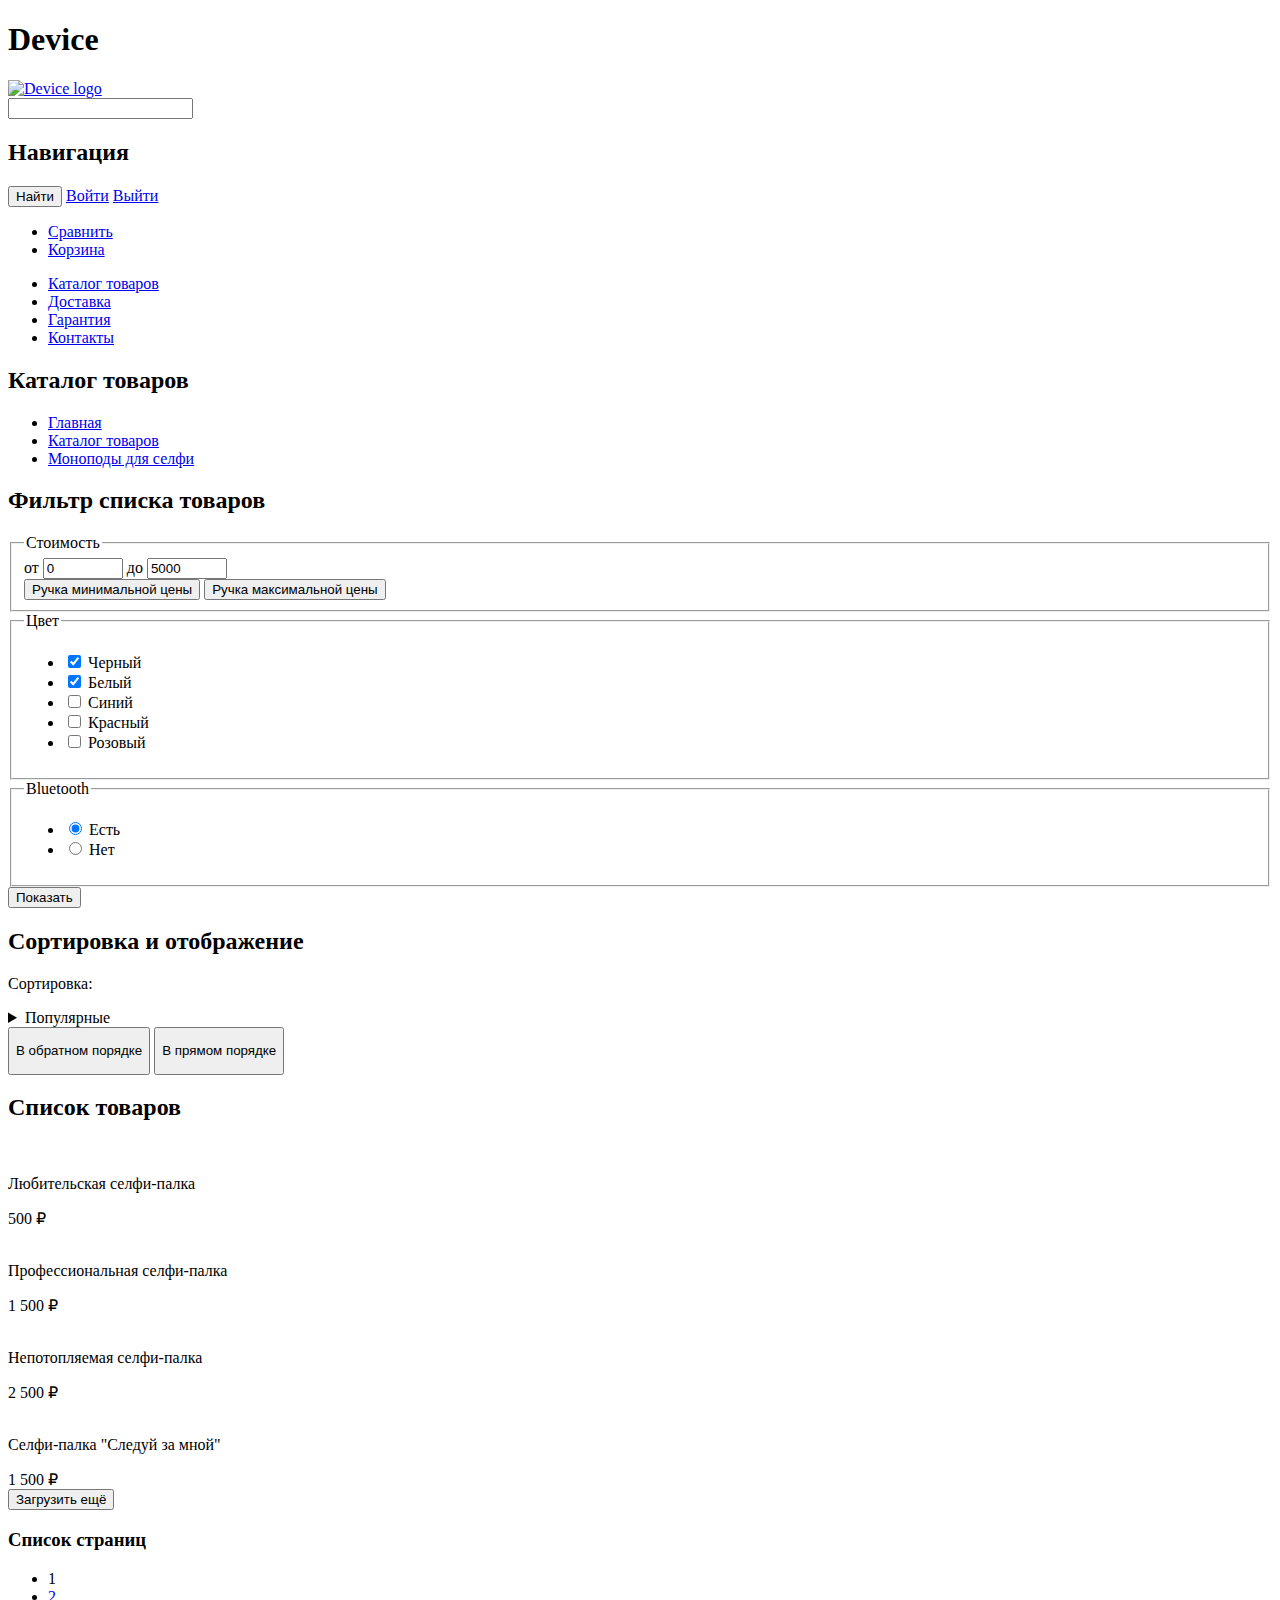
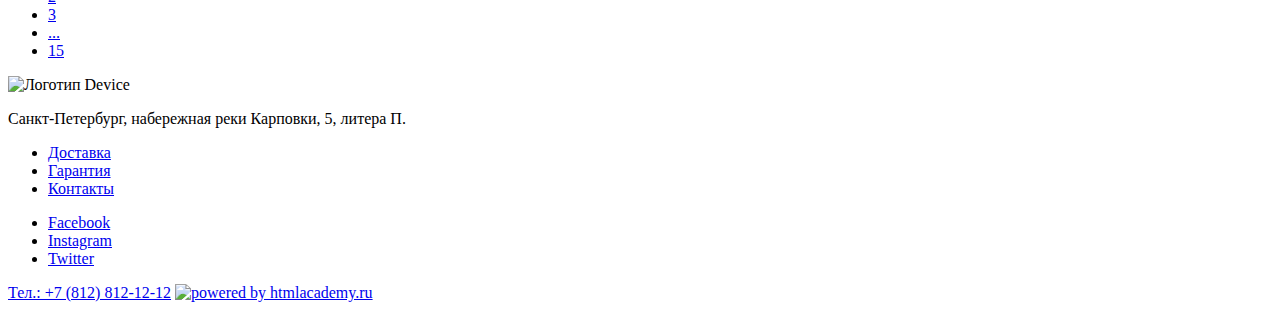
==== catalog.html @ c0e19e13 "yes." ====
<!DOCTYPE html>
<html lang="ru">
<head>
  <meta charset="UTF-8">
  <meta name="viewport" content="width=device-width, initial-scale=1.0">
  <title>Device - Каталог</title>
</head>
<body>
  <header class="page-header">
    <h1 class="visually-hidden">Device</h1>
    <a class="page-link" href="index.html">
      <img src="" alt="Device logo" class="site-logo">
    </a>  
    <section class="nav-bar">
      <input type="text" class="search-input">
      <h2 class="visually-hidden">Навигация</h2>
      <button class="search-button">Найти</button>
      <a class="nav-login" href="#">Войти</a>
      <a class="nav-logout visually-hidden" href="#">Выйти</a>
      <ul class="nav-menu">
        <li class="nav-item">
          <a class="nav-link" href="#">Сравнить</a>
        </li>
        <li class="nav-item">
          <a class="nav-link" href="#">Корзина</a>
        </li>
      </ul>
      <ul class="header-menu">
        <li class="header-menu-item">
          <a class="header-menu-link" href="#">Каталог товаров</a>
        </li>
        <li class="header-menu-item">
          <a class="header-menu-link" href="#">Доставка</a>
        </li>
        <li class="header-menu-item">
          <a class="header-menu-link" href="#">Гарантия</a>
        </li>
        <li class="header-menu-item">
          <a class="header-menu-link" href="#">Контакты</a>
        </li>
      </ul>
    </section>
  </header>

  <main class="catalog-main">
    <h2 class="visually-hidden">Каталог товаров</h2>
    <ul class="breadcrumbs">
      <li class="breadcrumbs-item">
        <a href="index.html">Главная</a>
      </li>
      <li class="breadcrumbs-item">
        <a href="#">Каталог товаров</a>
      </li>
      <li class="breadcrumbs-item">
        <a href="#">Моноподы для селфи</a>
      </li>
    </ul>

    <section class="filter">
      <h2 class="visually-hidden">Фильтр списка товаров</h2>
      <form class="filter-form" action="https://echo.htmlacademy.ru/" method="get">
        
        <fieldset class="filter-fieldset">
          <legend class="filter-title">Стоимость</legend>
          <div class="range">
            <label class="range-field">
              <span class="range-title">от</span>
              <input class="range-input" type="number" name="price-from" value="0" min="0" max="10000" step="100">
            </label>

            <label class="range-field">
              <span class="range-title">до</span>
              <input class="range-input" type="number" name="price-to" value="5000" min="0" max="10000" step="100">
            </label>

            <div class="range-slider slider">
              <div class="slider-bar">
                <button class="slider-thumb" type="button">
                  <span class="visually-hidden">Ручка минимальной цены</span>
                </button>
                <button class="slider-thumb" type="button">
                  <span class="visually-hidden">Ручка максимальной цены</span>
                </button>
              </div>
            </div>
          </div>
        </fieldset>

        <fieldset class="filter-fieldset">
          <legend class="filter-title">Цвет</legend>

          <ul class="filter-list">
            <li class="filter-item">
              <label class="control">
                <input class="control-input" type="checkbox" name="color" value="black" checked>
                <span class="control-lead">Черный</span>
              </label>
            </li>
            <li class="filter-item">
              <label class="control">
                <input class="control-input" type="checkbox" name="color" value="white" checked>
                <span class="control-lead">Белый</span>
              </label>
            </li>
            <li class="filter-item">
              <label class="control">
                <input class="control-input" type="checkbox" name="color" value="blue">
                <span class="control-lead">Синий</span>
              </label>
            </li>
            <li class="filter-item">
              <label class="control">
                <input class="control-input" type="checkbox" name="color" value="red">
                <span class="control-lead">Красный</span>
              </label>
            </li>
            <li class="filter-item">
              <label class="control">
                <input class="control-input" type="checkbox" name="color" value="pink">
                <span class="control-lead">Розовый</span>
              </label>
            </li>
          </ul>
        </fieldset>

        <fieldset class="filter-fieldset">
          <legend class="filter-title">Bluetooth</legend>

          <ul class="filter-list">
            <li class="filter-item">
              <label class="control">
                <input class="control-input" type="radio" name="bluetooth" value="yes" checked>
                <span class="control-lead">Есть</span>
              </label>
            </li>
            <li class="filter-item">
              <label class="control">
                <input class="control-input" type="radio" name="bluetooth" value="no">
                <span class="control-lead">Нет</span>
              </label>
            </li>
          </ul>
        </fieldset>
        <button class="button" type="submit">Показать</button>
      </form>
    </section>

    <section class="catalog">
      <h2 class="visually-hidden">Сортировка и отображение</h3>
      <div>
        <p class="catalog-sort-title">Сортировка:</p>
        <details class="select">
          <summary class="select-button">Популярные</summary>
          <ul class="select-menu">
            <li class="select-item select-item-active">
              <a class="select-option" href="#">Популярные</a>
            </li>
            <li class="select-item">
              <a class="select-option" href="#">Цена</a>
            </li>
            <li class="select-item">
              <a class="select-option" href="#">Дата выпуска</a>
            </li>
          </ul>
        </details>
        <div class="catalog-sort-order">
          <button class="sort-up">
            <p class="visually-hidden">В обратном порядке</p>
          </button>
          <button class="sort-down">
            <p class="visually-hidden">В прямом порядке</p>
          </button>
        </div>
      </div>
      <h2 class="visually-hidden">Список товаров</h2>
      <div class="catalog-container">
        <div class="catalog-card">
          <img class="card-img" src="" alt="">
          <p class="card-name">Любительская селфи-палка</p>
          <span class="card-price">500 ₽</span>
        </div>
        <div class="catalog-card">
          <img class="card-img" src="" alt="">
          <p class="card-name">Профессиональная селфи-палка</p>
          <span class="card-price">1 500 ₽</span>
        </div>
        <div class="catalog-card">
          <img class="card-img" src="" alt="">
          <p class="card-name">Непотопляемая селфи-палка</p>
          <span class="card-price">2 500 ₽</span>
        </div>
        <div class="catalog-card">
          <img class="card-img" src="" alt="">
          <p class="card-name">Селфи-палка "Следуй за мной"</p>
          <span class="card-price">1 500 ₽</span>
        </div>
        <button class="catalog-expand">Загрузить ещё</button>
        <div class="pagination">
          <h3>Список страниц</h3>
          <ul class="pagination-list">
            <li class="pagination-item pagination-item-active">
              <a class="pagination-link">1</a>
            </li>
            <li class="pagination-item">
              <a class="pagination-link" href="#">2</a>
            </li>
            <li class="pagination-item">
              <a class="pagination-link" href="#">3</a>
            </li>
            <li class="pagination-item">
              <a class="pagination-link" href="#">...</a>
            </li>
            <li class="pagination-item">
              <a class="pagination-link" href="#">15</a>
            </li>
          </ul>
        </div>
      </div>
    </section>

    <footer class="page-footer">
      <img src="" class="footer-logo" alt="Логотип Device">
      <p class="footer-address">Санкт-Петербург, набережная реки Карповки, 5, литера П.</p>
      <ul class="footer-nav">
        <li class="footer-nav-item">
          <a href="#" class="footer-nav-link">Доставка</a>
        </li>
        <li class="footer-nav-item">
          <a href="#" class="footer-nav-link">Гарантия</a>
        </li>
        <li class="footer-nav-item">
          <a href="#" class="footer-nav-link">Контакты</a>
        </li>
      </ul>
      <ul class="footer-socials">
        <li class="footer-social-items">
          <a href="#" class="footer-social-fb">Facebook</a>
        </li>
        <li class="footer-social-items">
          <a href="#" class="footer-social-in">Instagram</a>
        </li>
        <li class="footer-social-items">
          <a href="#" class="footer-social-tw">Twitter</a>
        </li>
      </ul>
      <a href="tel:+78128121212">Тел.: +7 (812) 812-12-12</a>
      <a href="https://htmlacademy.ru" class="html-academy"><img src="" class="html-academy-logo" alt="powered by htmlacademy.ru"></a>
    </footer>
  </main>
</body>
</html>
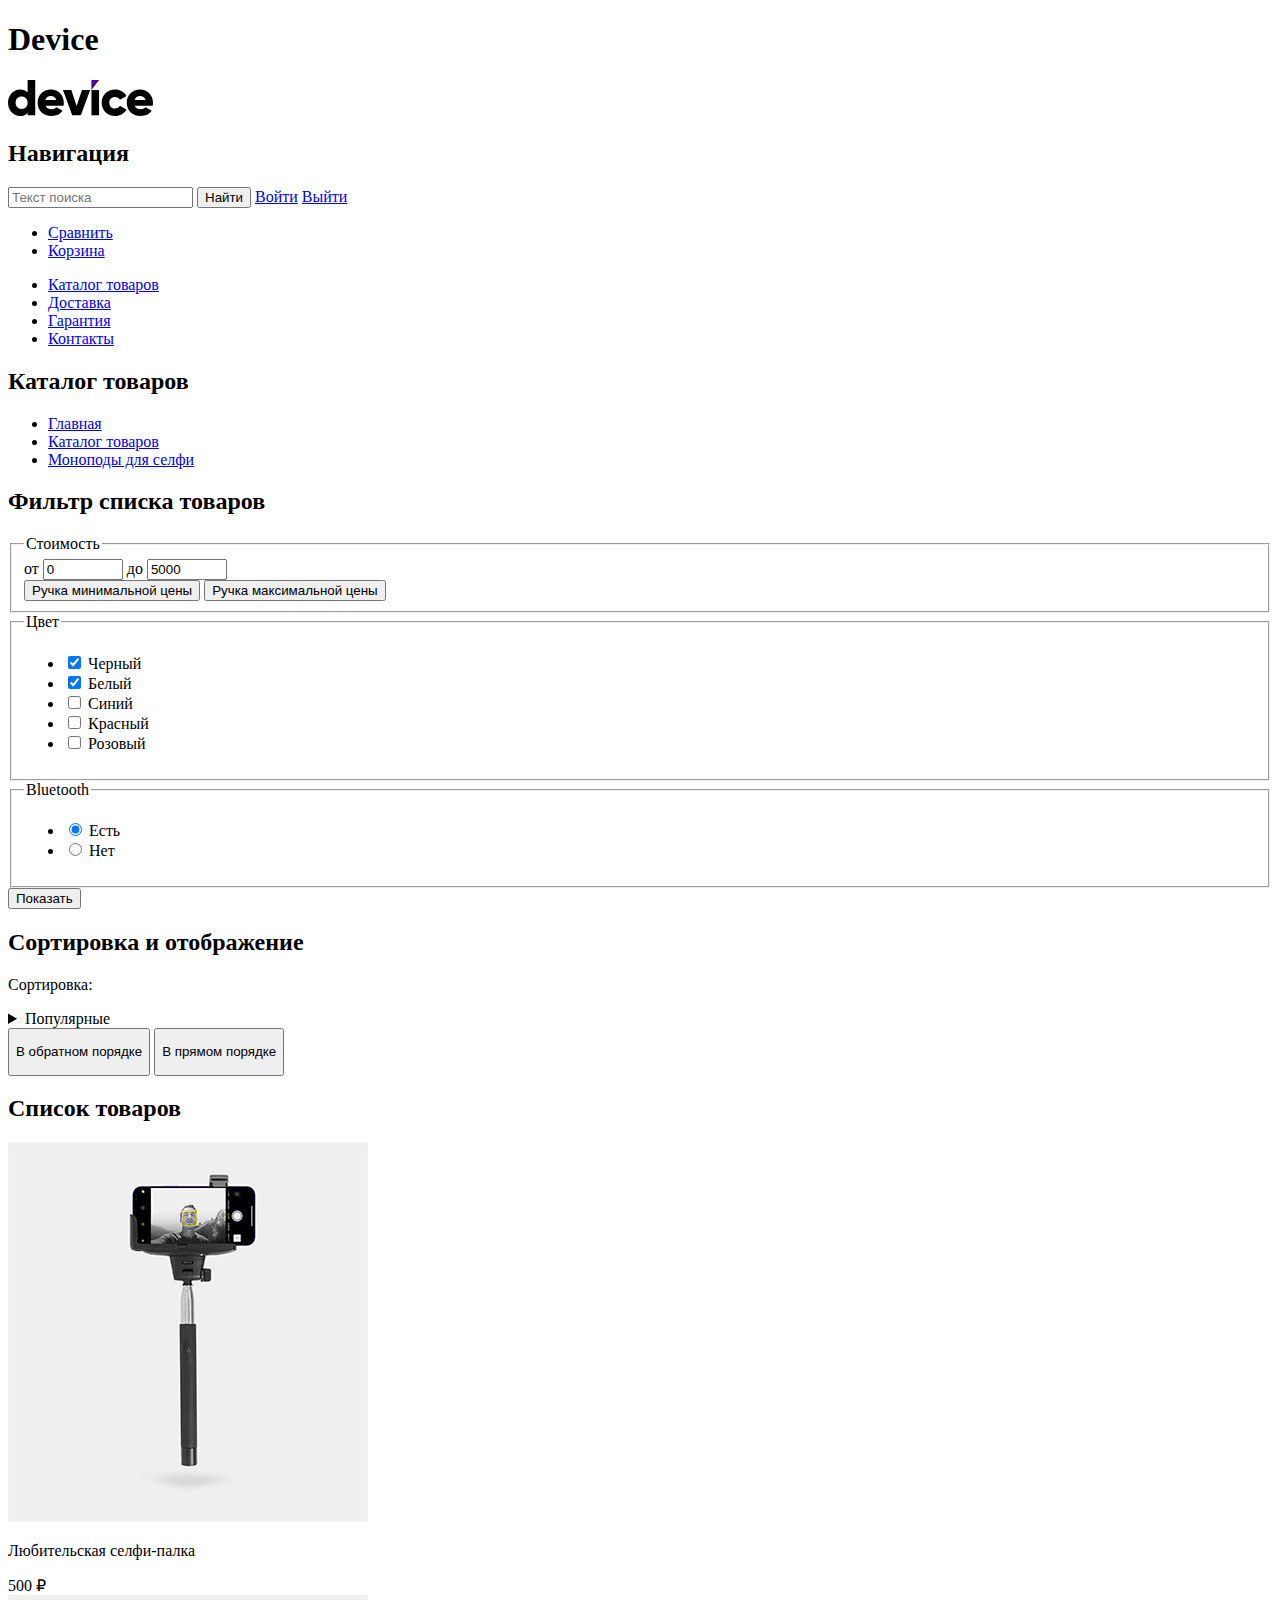
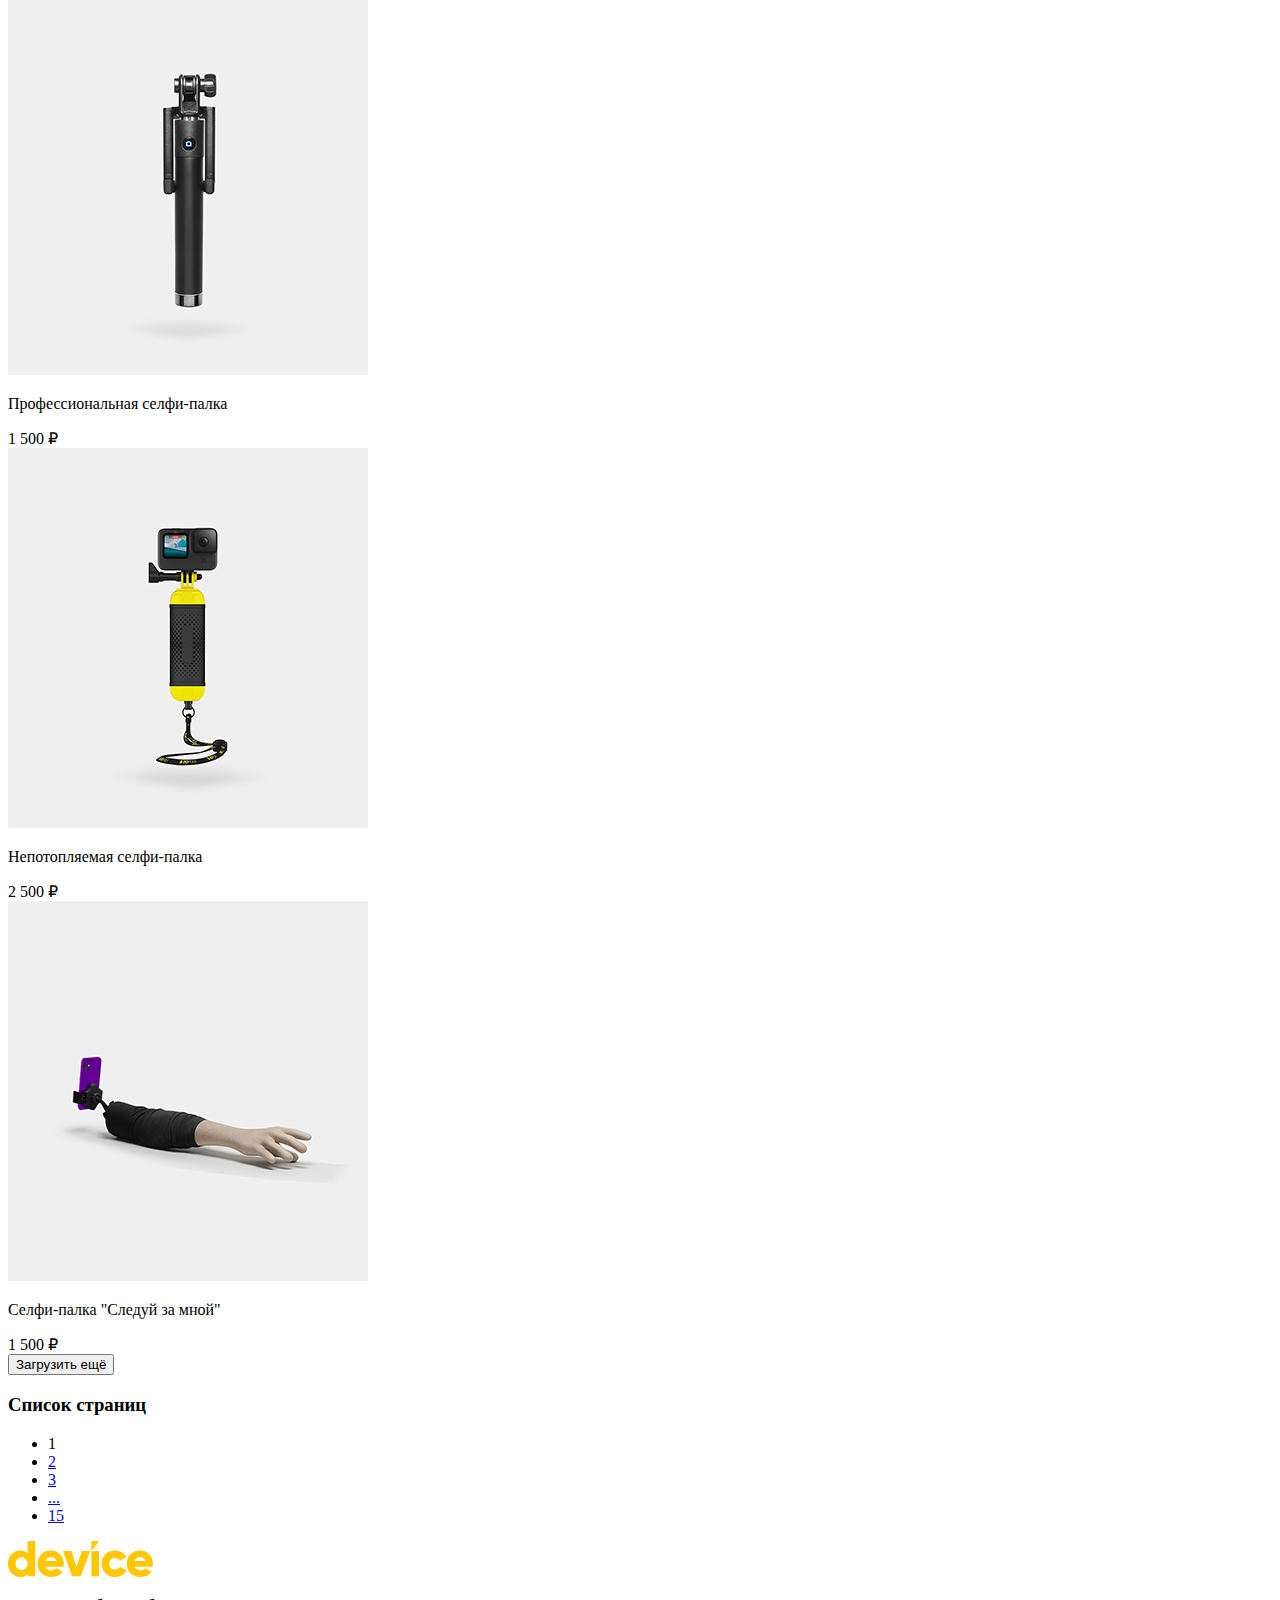
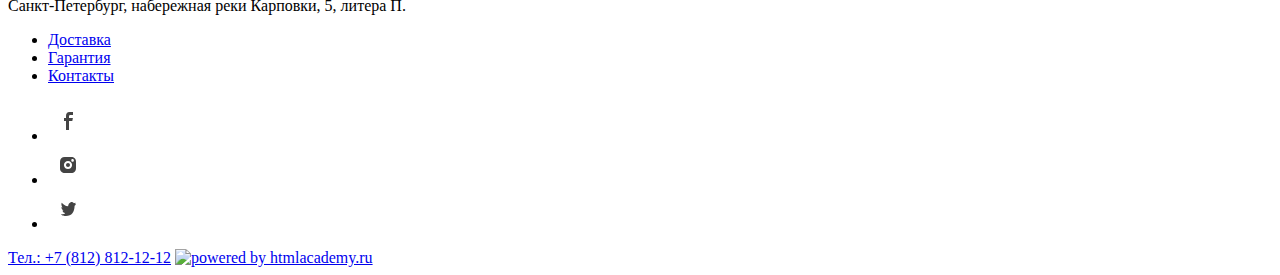
==== commit fe8dcf7e: "img upload" ====
--- a/catalog.html
+++ b/catalog.html
@@ -9,11 +9,11 @@
   <header class="page-header">
     <h1 class="visually-hidden">Device</h1>
     <a class="page-link" href="index.html">
-      <img src="" alt="Device logo" class="site-logo">
+      <img src="img/device-icon.svg" width="145" height="36" alt="Девайс" class="site-logo">
     </a>  
     <section class="nav-bar">
-      <input type="text" class="search-input">
       <h2 class="visually-hidden">Навигация</h2>
+      <input type="text" class="search-input" placeholder="Текст поиска">
       <button class="search-button">Найти</button>
       <a class="nav-login" href="#">Войти</a>
       <a class="nav-logout visually-hidden" href="#">Выйти</a>
@@ -175,22 +175,22 @@
       <h2 class="visually-hidden">Список товаров</h2>
       <div class="catalog-container">
         <div class="catalog-card">
-          <img class="card-img" src="" alt="">
+          <img class="card-img" src="img/product-1.png" width="360" height="380" alt="">
           <p class="card-name">Любительская селфи-палка</p>
           <span class="card-price">500 ₽</span>
         </div>
         <div class="catalog-card">
-          <img class="card-img" src="" alt="">
+          <img class="card-img" src="img/product-2.png" width="360" height="380" alt="">
           <p class="card-name">Профессиональная селфи-палка</p>
           <span class="card-price">1 500 ₽</span>
         </div>
         <div class="catalog-card">
-          <img class="card-img" src="" alt="">
+          <img class="card-img" src="img/product-3.png" width="360" height="380" alt="">
           <p class="card-name">Непотопляемая селфи-палка</p>
           <span class="card-price">2 500 ₽</span>
         </div>
         <div class="catalog-card">
-          <img class="card-img" src="" alt="">
+          <img class="card-img" src="img/product-4.png" width="360" height="380" alt="">
           <p class="card-name">Селфи-палка "Следуй за мной"</p>
           <span class="card-price">1 500 ₽</span>
         </div>
@@ -219,7 +219,7 @@
     </section>
 
     <footer class="page-footer">
-      <img src="" class="footer-logo" alt="Логотип Device">
+      <img src="img/footer-icon.svg" class="footer-logo" alt="Логотип Device" width="145" height="36">
       <p class="footer-address">Санкт-Петербург, набережная реки Карповки, 5, литера П.</p>
       <ul class="footer-nav">
         <li class="footer-nav-item">
@@ -234,13 +234,19 @@
       </ul>
       <ul class="footer-socials">
         <li class="footer-social-items">
-          <a href="#" class="footer-social-fb">Facebook</a>
+          <a href="#" class="footer-social-fb">
+            <img src="img/fb-icon.svg" width="40" height="40" alt="Facebook">
+          </a>
         </li>
         <li class="footer-social-items">
-          <a href="#" class="footer-social-in">Instagram</a>
+          <a href="#" class="footer-social-in">
+            <img src="img/inst-icon.svg" width="40" height="40" alt="Instagram">
+          </a>
         </li>
         <li class="footer-social-items">
-          <a href="#" class="footer-social-tw">Twitter</a>
+          <a href="#" class="footer-social-tw">
+            <img src="img/tw-icon.svg" width="40" height="40" alt="Twitter">
+          </a>
         </li>
       </ul>
       <a href="tel:+78128121212">Тел.: +7 (812) 812-12-12</a>
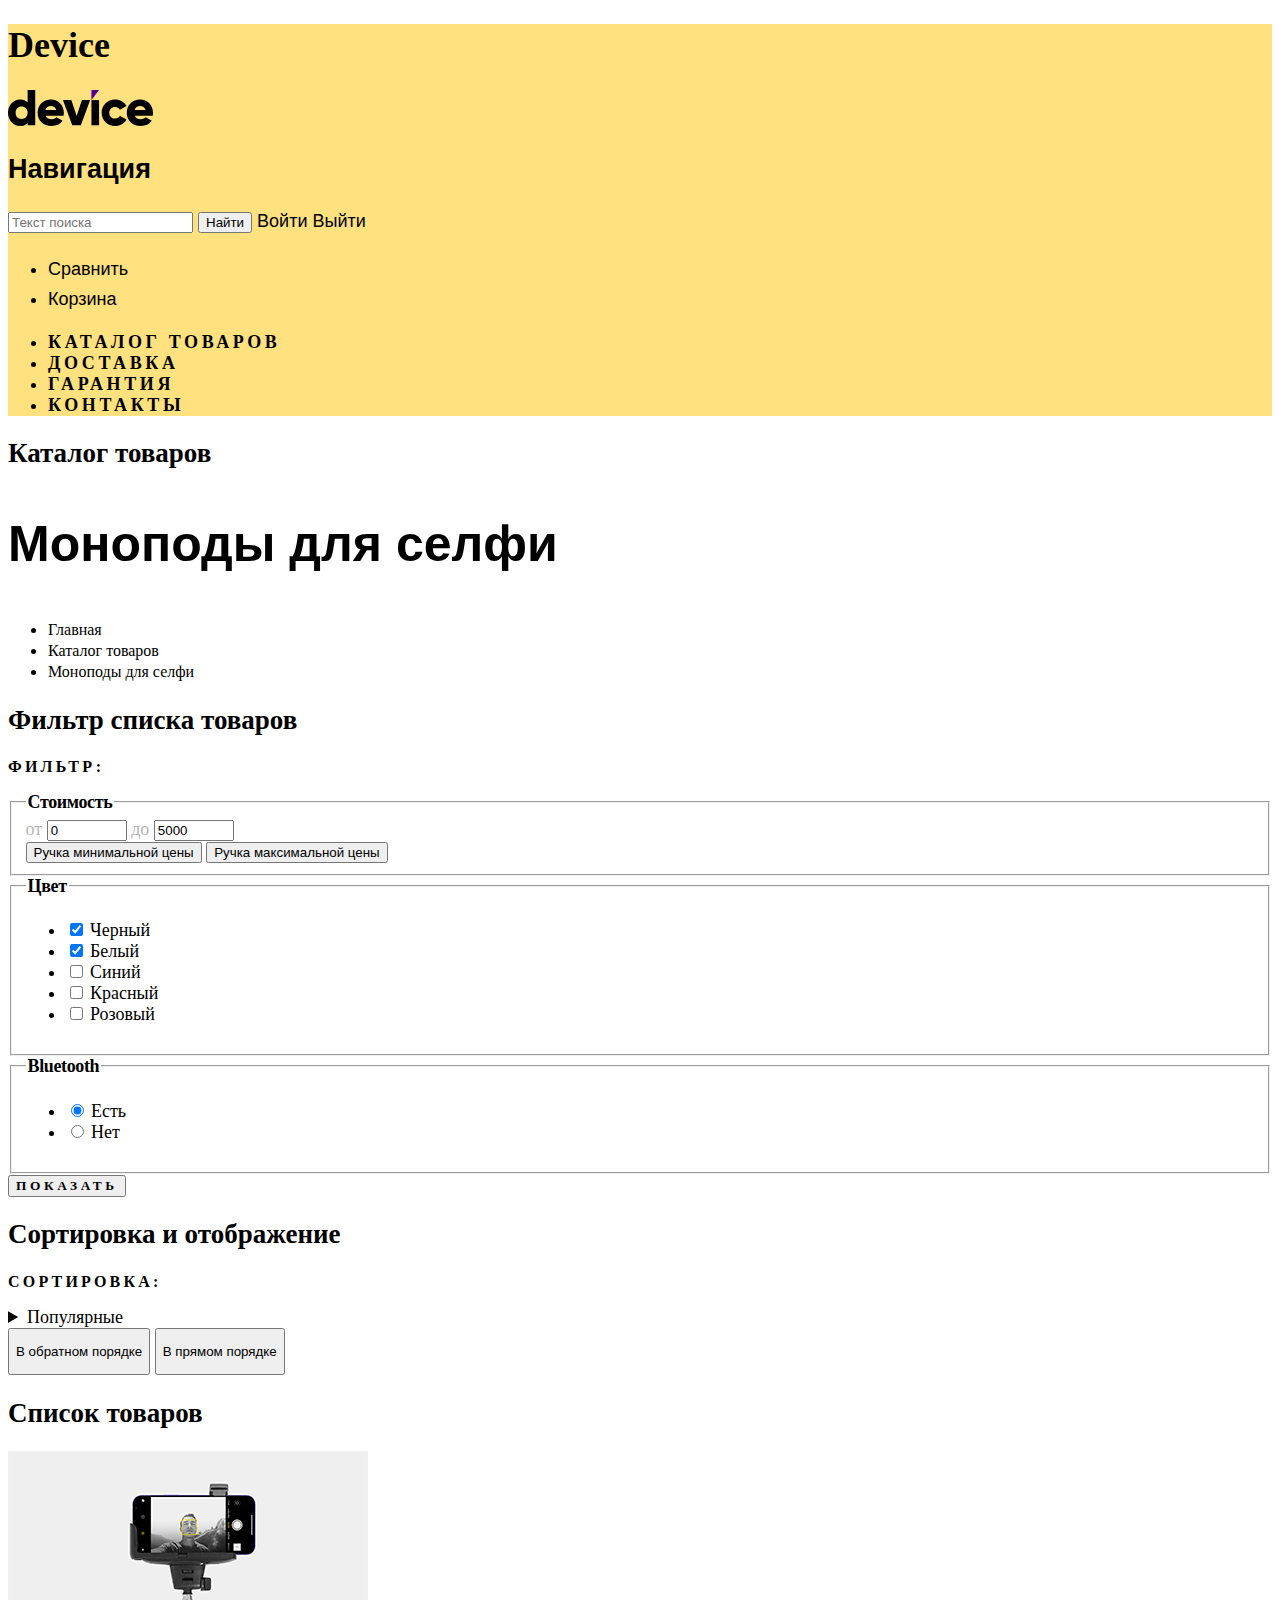
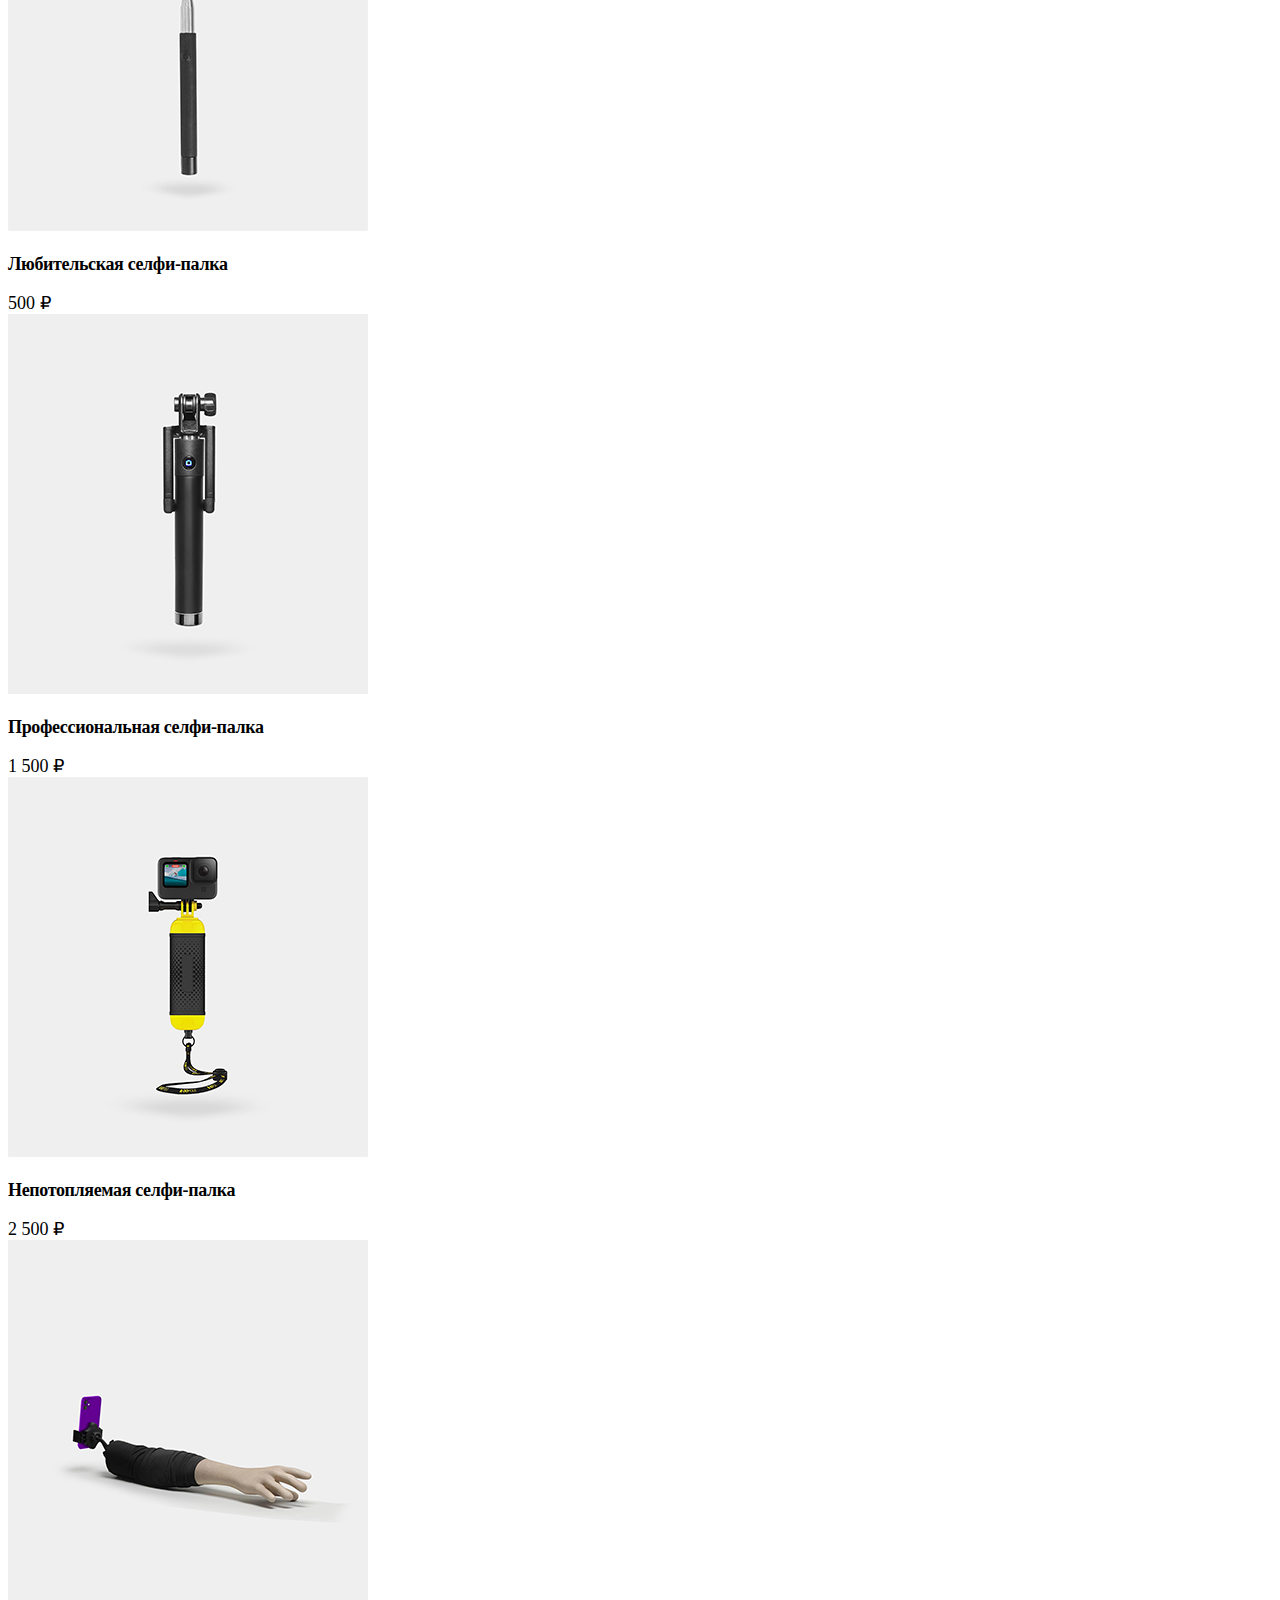
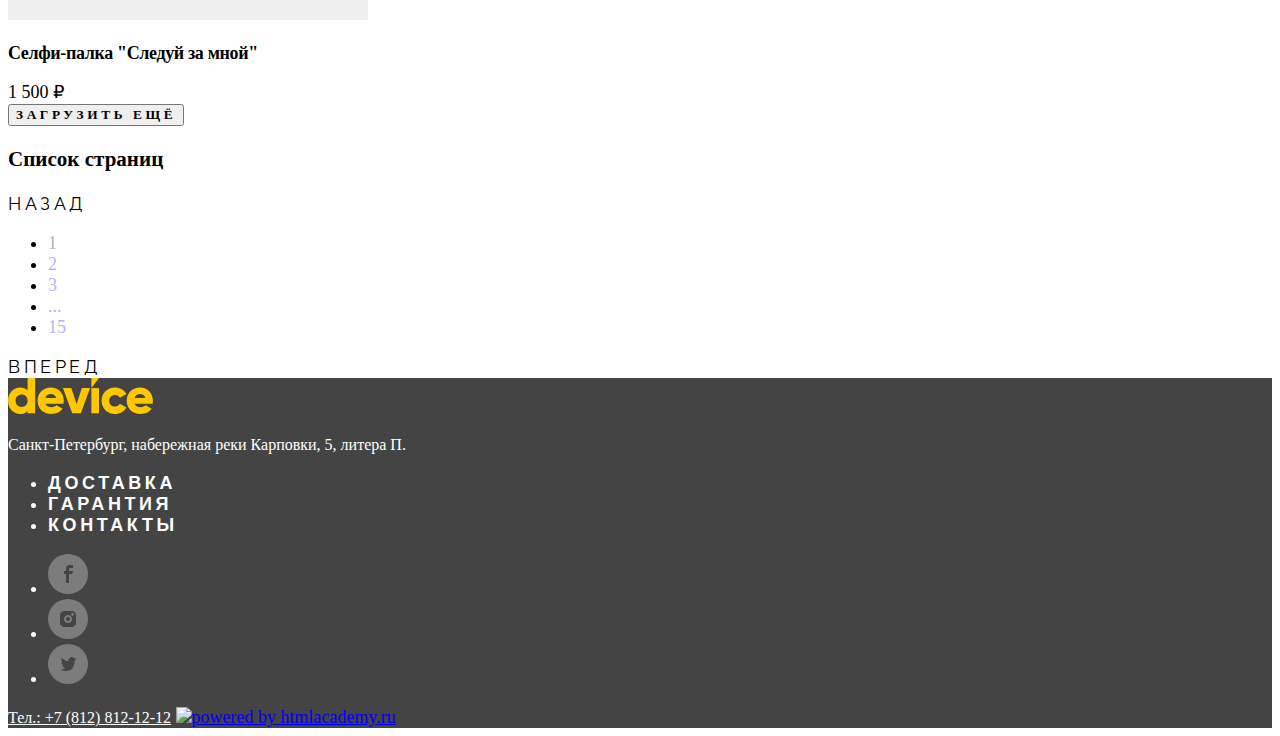
==== commit 1047ee74: "added fonts" ====
--- a/catalog.html
+++ b/catalog.html
@@ -4,6 +4,10 @@
   <meta charset="UTF-8">
   <meta name="viewport" content="width=device-width, initial-scale=1.0">
   <title>Device - Каталог</title>
+  <link rel="stylesheet" href="css/styles.css">
+  <link rel="preconnect" href="https://fonts.googleapis.com">
+  <link rel="preconnect" href="https://fonts.gstatic.com" crossorigin>
+  <link href="https://fonts.googleapis.com/css2?family=Raleway:wght@800&family=Rubik:wght@400;700&display=swap" rel="stylesheet">
 </head>
 <body>
   <header class="page-header">
@@ -14,7 +18,7 @@
     <section class="nav-bar">
       <h2 class="visually-hidden">Навигация</h2>
       <input type="text" class="search-input" placeholder="Текст поиска">
-      <button class="search-button">Найти</button>
+      <button class="button search-button">Найти</button>
       <a class="nav-login" href="#">Войти</a>
       <a class="nav-logout visually-hidden" href="#">Выйти</a>
       <ul class="nav-menu">
@@ -25,18 +29,20 @@
           <a class="nav-link" href="#">Корзина</a>
         </li>
       </ul>
-      <ul class="header-menu">
-        <li class="header-menu-item">
-          <a class="header-menu-link" href="#">Каталог товаров</a>
-        </li>
-        <li class="header-menu-item">
-          <a class="header-menu-link" href="#">Доставка</a>
-        </li>
-        <li class="header-menu-item">
-          <a class="header-menu-link" href="#">Гарантия</a>
-        </li>
-        <li class="header-menu-item">
-          <a class="header-menu-link" href="#">Контакты</a>
+    </section>
+    <section class="shop-menu">
+      <ul class="shop-menu-list">
+        <li class="shop-menu-item">
+          <a class="shop-menu-link" href="#">Каталог товаров</a>
+        </li>
+        <li class="shop-menu-item">
+          <a class="shop-menu-link" href="#">Доставка</a>
+        </li>
+        <li class="shop-menu-item">
+          <a class="shop-menu-link" href="#">Гарантия</a>
+        </li>
+        <li class="shop-menu-item">
+          <a class="shop-menu-link" href="#">Контакты</a>
         </li>
       </ul>
     </section>
@@ -44,20 +50,22 @@
 
   <main class="catalog-main">
     <h2 class="visually-hidden">Каталог товаров</h2>
+    <p class="breadcrumbs-title">Моноподы для селфи</p>
     <ul class="breadcrumbs">
       <li class="breadcrumbs-item">
-        <a href="index.html">Главная</a>
+        <a href="index.html" class="breadcrumbs-link">Главная</a>
       </li>
       <li class="breadcrumbs-item">
-        <a href="#">Каталог товаров</a>
+        <a href="#" class="breadcrumbs-link">Каталог товаров</a>
       </li>
       <li class="breadcrumbs-item">
-        <a href="#">Моноподы для селфи</a>
+        <a href="#" class="breadcrumbs-link">Моноподы для селфи</a>
       </li>
     </ul>
 
     <section class="filter">
       <h2 class="visually-hidden">Фильтр списка товаров</h2>
+      <p class="filter-legend">Фильтр:</p>
       <form class="filter-form" action="https://echo.htmlacademy.ru/" method="get">
         
         <fieldset class="filter-fieldset">
@@ -141,7 +149,7 @@
             </li>
           </ul>
         </fieldset>
-        <button class="button" type="submit">Показать</button>
+        <button class="submit-button" type="submit">Показать</button>
       </form>
     </section>
 
@@ -194,9 +202,10 @@
           <p class="card-name">Селфи-палка "Следуй за мной"</p>
           <span class="card-price">1 500 ₽</span>
         </div>
-        <button class="catalog-expand">Загрузить ещё</button>
+        <button class="expand-button">Загрузить ещё</button>
         <div class="pagination">
           <h3>Список страниц</h3>
+          <a href="#" class="pagination-prev">Назад</a>
           <ul class="pagination-list">
             <li class="pagination-item pagination-item-active">
               <a class="pagination-link">1</a>
@@ -214,6 +223,7 @@
               <a class="pagination-link" href="#">15</a>
             </li>
           </ul>
+          <a href="#" class="pagination-next">Вперед</a>
         </div>
       </div>
     </section>
@@ -249,7 +259,7 @@
           </a>
         </li>
       </ul>
-      <a href="tel:+78128121212">Тел.: +7 (812) 812-12-12</a>
+      <a href="tel:+78128121212" class="contacts-tel">Тел.: +7 (812) 812-12-12</a>
       <a href="https://htmlacademy.ru" class="html-academy"><img src="" class="html-academy-logo" alt="powered by htmlacademy.ru"></a>
     </footer>
   </main>
--- a/css/styles.css
+++ b/css/styles.css
@@ -0,0 +1,195 @@
+@font-face {
+    font-family: "Rubik";
+    font-style: normal;
+    font-weight: 400;
+    src: url("fonts/rubik/rubik-400.woff2") format("woff2");
+    font-display: swap;
+}
+
+@font-face {
+    font-family: "Rubik";
+    font-style: bold;
+    font-weight: 700;
+    src: url("fonts/rubik/rubik-700.woff2") format("woff2");
+    font-display: swap;
+}
+
+@font-face {
+    font-family: "Raleway";
+    font-style: bold;
+    font-weight: 800;
+    src: url("fonts/raleway/raleway-800.woff2") format("woff2");
+    font-display: swap;
+}
+
+body {
+    font-family: Rubik;
+    font-size: 18px;
+    font-style: normal;
+    font-weight: 400;
+}
+.page-header {
+    background-color: #FFE17F;
+}
+.nav-bar {
+    font-family: "Rubik", sans-serif;
+    font-size: 18px;
+    font-weight: 400;
+    line-height: 30px;
+}
+.nav-bar a {
+    text-decoration: none;
+    color: #000000;
+}
+.shop-menu {
+    font-family: "Raleway";
+    font-size: 18px;
+    font-style: normal;
+    font-weight: 800;
+    letter-spacing: 3.6px;
+    text-transform: uppercase;
+}
+.shop-menu-link {
+    text-decoration: none;
+    color: #000000;
+}
+
+.section-title,
+.advantage-title,
+.info-title,
+.subscribe-title,
+.breadcrumbs-title {
+    font-family: "Raleway", sans-serif;
+    font-weight: 800;
+    font-size: 50px;
+    line-height: 50px;
+}
+.info-button {
+    font-family: "Raleway", sans-serif;
+    font-size: 18px;
+    font-weight: 800;
+    letter-spacing: 3.6px;
+    text-transform: uppercase;
+    text-align: center;
+}
+.section-description {
+    line-height: 30px;
+}
+.section-specs {
+    font-size: 16px;
+    line-height: 30px;
+}
+.section-specs-value {
+    font-size: 36px;
+    line-height: 30px;
+}
+.catalog-item {
+    text-decoration: none;
+    color: #000000;
+}
+.catalog-menu-category {
+    font-family: "Raleway", sans-serif;
+    font-weight: 800;
+    line-height: 24px;
+    letter-spacing: -0.36px;
+}
+.info-button.active {
+    color: #FFE17F;
+}
+.delivery-description {
+    font-family: "Raleway", sans-serif;
+    text-align: center;
+    font-size: 20px;
+    font-weight: 800;
+    line-height: normal;
+    letter-spacing: 4px;
+    text-transform: uppercase;
+    line-height: 30px;
+}
+.info-companies-item {
+    font-weight: 700;
+    letter-spacing: -0.36px;
+}
+.info-shop-name, 
+.info-hours-desc {
+    font-size: 24px;
+    font-weight: 700;
+}
+address {
+    font-style: normal;
+}
+.info-shop-tel {
+    color: #000000;
+}
+.submit-button,
+.expand-button {
+    text-align: center;
+    font-family: "Raleway";
+    font-weight: 800;
+    line-height: normal;
+    letter-spacing: 3.6px;
+    text-transform: uppercase;
+}
+.page-footer {
+    background-color: #444444;
+    color: #ffffff;
+}
+.footer-nav-link {
+    font-family: "Raleway", sans-serif;
+    font-style: normal;
+    font-weight: 800;
+    line-height: normal;
+    letter-spacing: 3.6px;
+    text-transform: uppercase;
+    text-decoration: none;
+    color: #ffffff;
+}
+.footer-address {
+    font-size: 16px;
+    line-height: 20px;
+}
+.contacts-tel {
+    font-size: 16px;
+    color: #ffffff;
+}
+.breadcrumbs-link {
+    text-decoration: none;
+    color: #000000;
+}
+.filter-legend,
+.catalog-sort-title {
+    font-family: "Raleway";
+    font-size: 16px;
+    font-weight: 800;
+    text-transform: uppercase;
+    letter-spacing: 3.2px;
+}
+.breadcrumbs-link {
+    font-size: 16px;
+}
+.filter-title {
+    font-weight: 700;
+    line-height: 20px;
+    letter-spacing: -0.36px;
+}
+.range-title {
+    opacity: 0.3;
+}
+.card-name {
+    font-weight: 700;
+    line-height: 20px;
+    letter-spacing: -0.36px;
+}
+.pagination-prev,
+.pagination-next {
+    font-family: "Raleway", sans-serif;
+    color: #000000;
+    text-decoration: none;
+    letter-spacing: 3.6px;
+    text-transform: uppercase;
+}
+.pagination-link {
+    opacity: 0.3;
+    line-height: 20px;
+    text-decoration: none;
+}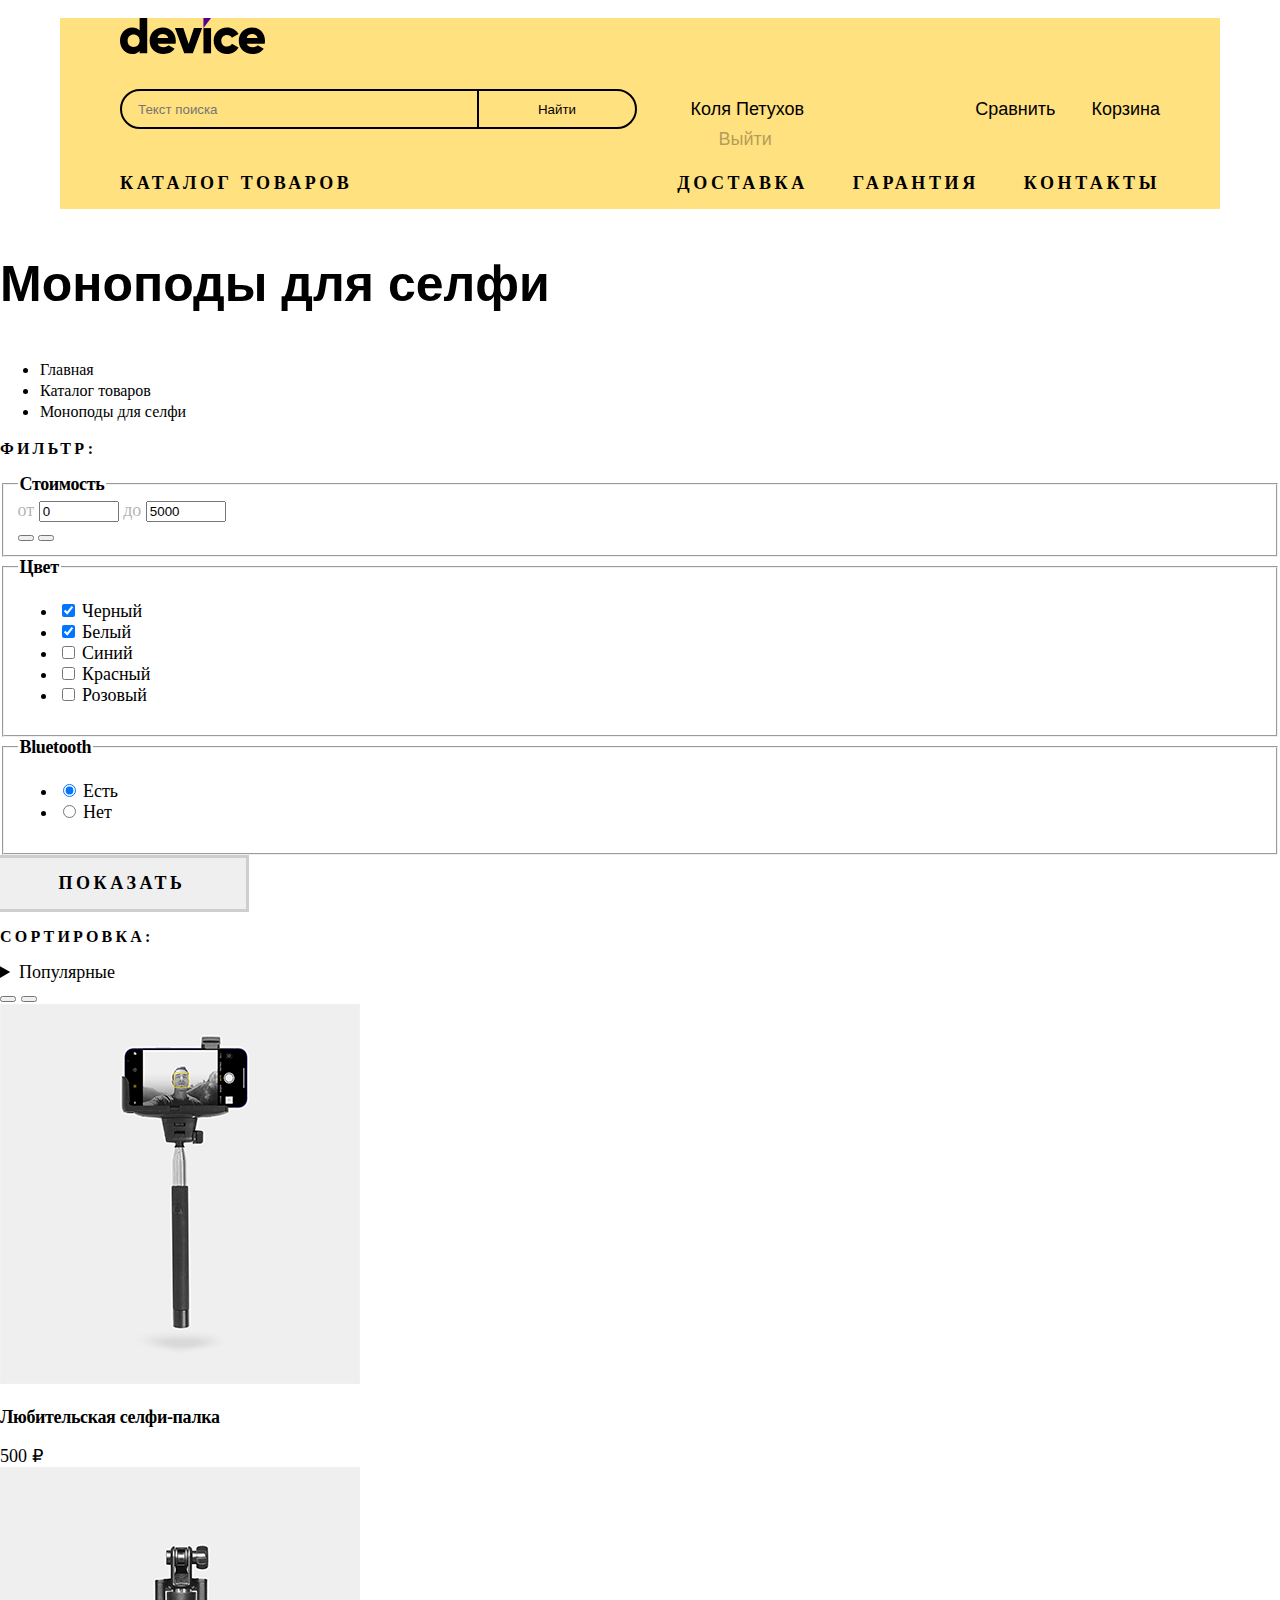
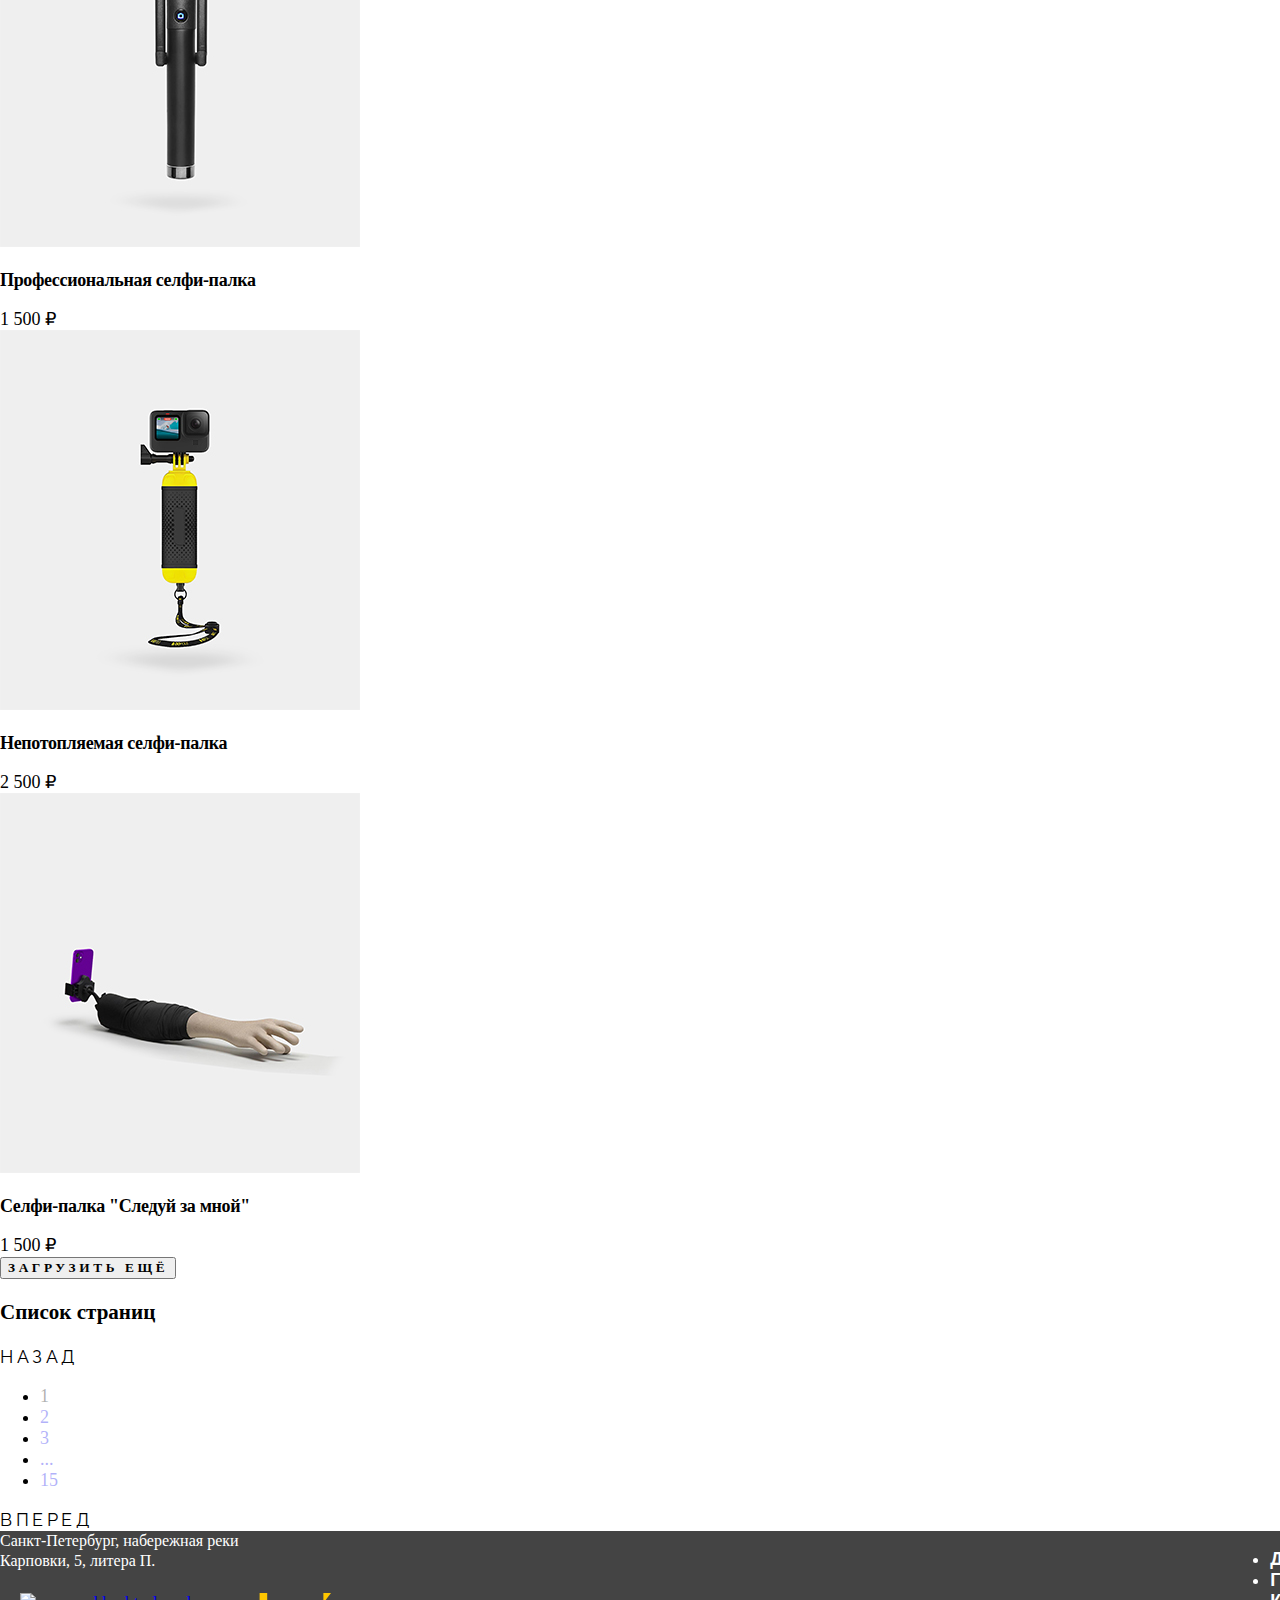
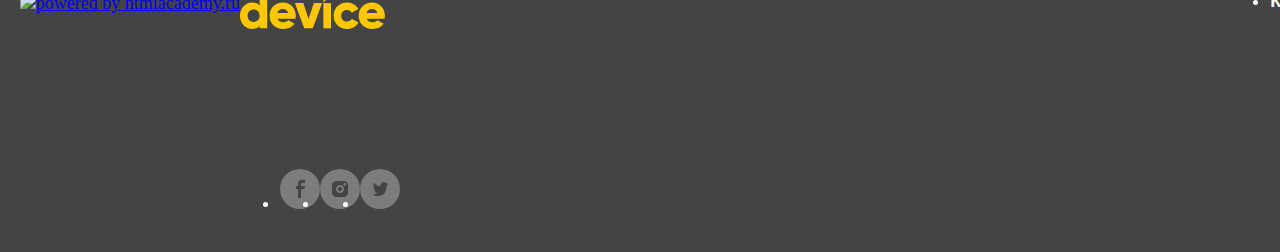
==== commit cd0ae517: "minor header fix" ====
--- a/catalog.html
+++ b/catalog.html
@@ -9,26 +9,30 @@
   <link rel="preconnect" href="https://fonts.gstatic.com" crossorigin>
   <link href="https://fonts.googleapis.com/css2?family=Raleway:wght@800&family=Rubik:wght@400;700&display=swap" rel="stylesheet">
 </head>
-<body>
-  <header class="page-header">
+<body class="page-body">
+  <header class="page-header page-wrapper">
     <h1 class="visually-hidden">Device</h1>
     <a class="page-link" href="index.html">
       <img src="img/device-icon.svg" width="145" height="36" alt="Девайс" class="site-logo">
     </a>  
+    <h2 class="visually-hidden">Навигация</h2>
     <section class="nav-bar">
-      <h2 class="visually-hidden">Навигация</h2>
-      <input type="text" class="search-input" placeholder="Текст поиска">
-      <button class="button search-button">Найти</button>
-      <a class="nav-login" href="#">Войти</a>
-      <a class="nav-logout visually-hidden" href="#">Выйти</a>
-      <ul class="nav-menu">
-        <li class="nav-item">
-          <a class="nav-link" href="#">Сравнить</a>
-        </li>
-        <li class="nav-item">
-          <a class="nav-link" href="#">Корзина</a>
-        </li>
-      </ul>
+        <div class="search-container">
+          <input type="text" class="search-input" placeholder="Текст поиска">
+          <button class="search-button">Найти</button>
+        </div>
+        <div class="login-container">
+          <a class="nav-login" href="#">Коля Петухов</a>
+          <a class="nav-logout" href="#">Выйти</a>
+        </div>
+        <ul class="nav-menu">
+          <li class="nav-item">
+            <a class="nav-link" href="#">Сравнить</a>
+          </li>
+          <li class="nav-item">
+            <a class="nav-link" href="#">Корзина</a>
+          </li>
+        </ul>
     </section>
     <section class="shop-menu">
       <ul class="shop-menu-list">
--- a/css/styles.css
+++ b/css/styles.css
@@ -21,15 +21,105 @@
     src: url("fonts/raleway/raleway-800.woff2") format("woff2");
     font-display: swap;
 }
-
-body {
+.visually-hidden {
+    position: fixed;
+    transform: scale(0);
+}
+html {
+    height: 100%;
+}
+.page-main {
+    display: flex;
+    align-items: center;
+    flex-direction: column;
+    flex-grow: 1;
+}
+.page-body {
+    display: flex;
+    align-items: stretch;
+    flex-direction: column;
     font-family: Rubik;
     font-size: 18px;
     font-style: normal;
     font-weight: 400;
+    padding: 0;
+    margin: 0 auto;
+    min-height: 100%;
+}
+.page-wrapper {
+    width: 1160px;
+    align-self: center;
 }
 .page-header {
+    box-sizing: border-box;
+    align-self: center;
+    display: grid;
+    grid-template-columns: 1fr;
+    row-gap: 30px;
+    padding: 0 60px;
     background-color: #FFE17F;
+    margin-top: 18px;
+    background-size: 1160px 300px;
+}
+.nav-bar {
+    display: flex;
+    flex-direction: row;
+    justify-content: space-between;
+    align-items: center;
+    margin: 0 auto;
+    width: 1040px;
+    height: 40px;
+}
+.search-container {
+    width: 517px;
+    height: 40px;
+}
+.search-input {
+    box-sizing: border-box;
+    margin: 0;
+    width: 359px;
+    height: 40px;
+    padding: 0 0 0 16px;
+    border-radius: 50px 0 0 50px;
+    border: 2px solid #000;
+    font-family: "Rubik", sans-serif;
+    background-color: #FFE17F;
+}
+.button {
+    font-family: "Raleway", sans-serif;
+    font-size: 18px;
+    font-weight: 800;
+    letter-spacing: 3.6px;
+    text-transform: uppercase;
+    text-align: center;
+    width: 220px;
+    height: 40px;
+}
+.search-button {
+    box-sizing: border-box;
+    margin: 0;
+    margin-left: -7px;
+    width: 160px;
+    height: 40px;
+    padding: 10px;
+    border-radius: 0 50px 50px 0;
+    border: 2px solid #000;
+    font-family: "Rubik", sans-serif;
+    background-color: #FFE17F;
+}
+
+.login-container {
+    box-sizing: border-box;
+    width: 231px;
+    height: 30px;
+}
+.nav-menu {
+    margin: 0;
+    padding: 0;
+    height: 30px;
+    list-style: none;
+    display: flex;
+    gap: 36px;
 }
 .nav-bar {
     font-family: "Rubik", sans-serif;
@@ -41,6 +131,24 @@
     text-decoration: none;
     color: #000000;
 }
+.nav-login {
+    display: flex;
+    align-items: center;
+    height: 30px;
+}
+.nav-link {
+    display: flex;
+    align-items: center;
+}
+.icon-text {
+    margin: 0;
+    margin-left: 12px;
+}
+.nav-logout {
+    margin-left: 28px;
+    opacity: 0.3;
+}
+
 .shop-menu {
     font-family: "Raleway";
     font-size: 18px;
@@ -49,14 +157,111 @@
     letter-spacing: 3.6px;
     text-transform: uppercase;
 }
+.shop-menu-list {
+    list-style: none;
+    margin: 0;
+    margin-left: auto;
+    padding: 0;
+    display: flex;
+    gap: 45px;
+}
 .shop-menu-link {
+    display: inline-block;
+    padding: 14px 0 15px 0;
     text-decoration: none;
     color: #000000;
 }
+.shop-menu-list li:nth-child(2) {
+    margin-left: auto;
+}
+
+.main-slider {
+    display: grid;
+    grid-template-columns: 1fr 1fr;
+    gap: 40px;
+}
+.slider-picture {
+    position: relative;
+}
+.slider-buttons {
+    position: absolute;
+    display: flex;
+    width: 530px;
+    height: 60px;
+    top: 211px;
+    left: 30px;
+}
+.slider-next,
+.slider-prev {
+    cursor: pointer;
+    background: none;
+    margin: 0;
+    padding: 0;
+    border: none;
+    width: 20px;
+    height: 60px;
+}
+.slider-next {
+    transform: rotate(180deg);
+    margin-left: auto;
+}
+.slider-description {
+    margin-top: 123px;
+    display: flex;
+    flex-direction: column;
+}
+.section-title {
+    margin: 0;
+}
+.section-description {
+    color: #444444;
+    margin: 0;
+    margin-top: 29px;
+    line-height: 30px;
+}
+.slider-menu {
+    display: flex;
+    height: 40px;
+    margin-top: 51px;
+}
+.section-indicators {
+    margin-left: auto;
+}
+.slider-specs {
+    display: grid;
+    grid-template-columns: max-content max-content max-content;
+    column-gap: 40px;
+    row-gap: 20px;
+    margin-top: 49px;
+}
+.specs-container {
+    display: flex;
+    flex-direction: column-reverse;
+}
+.specs-value,
+.specs-desc {
+    margin: 0;
+    padding: 0;
+}
+.specs-desc {
+    margin-top: 12px;
+    font-size: 16px;
+    line-height: 30px;
+    color: #444444;
+}
+.specs-value {
+    font-size: 36px;
+    line-height: 30px;
+}
+
+.menu-container {
+    display: flex;
+    gap: 40px;
+    justify-content: center;
+    margin-top: 70px;
+}
 
 .section-title,
-.advantage-title,
-.info-title,
 .subscribe-title,
 .breadcrumbs-title {
     font-family: "Raleway", sans-serif;
@@ -64,38 +269,80 @@
     font-size: 50px;
     line-height: 50px;
 }
-.info-button {
-    font-family: "Raleway", sans-serif;
-    font-size: 18px;
-    font-weight: 800;
-    letter-spacing: 3.6px;
-    text-transform: uppercase;
-    text-align: center;
-}
-.section-description {
-    line-height: 30px;
-}
-.section-specs {
-    font-size: 16px;
-    line-height: 30px;
-}
-.section-specs-value {
-    font-size: 36px;
-    line-height: 30px;
-}
+
 .catalog-item {
+    width: 160px;
+    height: 253px;
     text-decoration: none;
     color: #000000;
 }
 .catalog-menu-category {
     font-family: "Raleway", sans-serif;
+    margin: 0;
+    margin-top: 32px;
+    font-size: 18px;
     font-weight: 800;
     line-height: 24px;
     letter-spacing: -0.36px;
 }
-.info-button.active {
-    color: #FFE17F;
-}
+.catalog-menu-img {
+    background-color: #FFE17F;
+}
+.main-advantages {
+    display: grid;
+    grid-template-rows: 102px 289px;
+    grid-template-columns: 1fr 1160px 1fr;
+    margin: 0;
+    margin-top: 70px;
+    width: 100%;
+    height: 391px;
+}
+.advantages-container {
+    grid-row: 1 / -1;
+    grid-column: 2 / 3;
+    display: flex;
+    width: 1160px;
+    height: 319px;
+    margin: 0;
+    align-items: center;
+}
+.bg-stretch {
+    grid-row: 2 / 3;
+    grid-column: 1 / -1;
+    background-color: #F0F0F0;
+}
+.advantage {
+    display: flex;
+    width: 694px;
+    margin-left: 116px;
+}
+.advantage-text {
+    display: flex;
+    flex-direction: column;
+    gap: 34px;
+}
+.advantage-title {
+    font-family: "Raleway", sans-serif;
+    font-weight: 800;
+    font-size: 50px;
+    line-height: 50px;
+    margin: 0;
+}
+.advantage-desc {
+    margin: 0;
+    max-width: 475px;
+    line-height: 30px;
+    color: #444444;
+}
+.advantage-img {
+    margin-left: auto;
+}
+
+.main-delivery  {
+    display: flex;
+    margin-top: 70px;
+}
+
 .delivery-description {
     font-family: "Raleway", sans-serif;
     text-align: center;
@@ -105,23 +352,141 @@
     letter-spacing: 4px;
     text-transform: uppercase;
     line-height: 30px;
+    width: 910px;
+    background-color: #F0F0F0;
+}
+.delivery-button {
+    width: 125px;
+    height: 100px;
+    background-color: #FFE17F;
+}
+.delivery-info-button {
+    width: 125px;
+    height: 100px;
+    background-color: #F0F0F0;
+}
+
+.main-information {
+    display: grid;
+    grid-template-columns: 520px 532px;
+    height: 545px;
+    margin-top: 70px;
+    gap: 108px;
+}
+.info-title {
+    margin: 0;
+    margin-top: 40px;
+    margin-bottom: 48px;
+    font-family: "Raleway", sans-serif;
+    font-weight: 800;
+    font-size: 50px;
+    line-height: 50px;
+}
+.info-wrapper {
+    display: flex;
+    flex-direction: column;
+    gap: 30px;
+    width: 520px;
+}
+.info-desc {
+    margin: 0;
+    line-height: 30px;
+    color: #444444;
+}
+.about-button {
+    width: 270px;
 }
 .info-companies-item {
+    line-height: 20px;
     font-weight: 700;
     letter-spacing: -0.36px;
 }
+.info-hours {
+    color: #444444;
+}
 .info-shop-name, 
 .info-hours-desc {
+    margin: 0;
     font-size: 24px;
     font-weight: 700;
 }
 address {
     font-style: normal;
+    color: #444444;
 }
 .info-shop-tel {
-    color: #000000;
-}
-.submit-button,
+    color: #444444;
+}
+
+.subscribe {
+    margin-top: 70px;
+    display: grid;
+    grid-template-columns: 1fr 1160px 1fr;
+    grid-template-rows: 64px 100px 144px 57px 56px;
+    justify-content: center;
+    width: 100%;
+    height: 421px;
+    background-color: #F0F0F0;
+}
+.subscribe-text {
+    display: flex;
+    align-items: center;
+    grid-row: 2 / 3;
+    grid-column: 2 / 3;
+}
+.subscribe-title {
+    width: 348px;
+    margin: 0;
+}
+.subscribe-desc {
+    color: #444444;
+    margin: 0;
+    margin-left: 252px;
+    width: 560px;
+    height: 90px;
+    line-height: 30px;
+}
+.subscribe-form {
+    grid-row: 4 / 5;
+    grid-column: 2 / 3;
+    display: flex;
+    height: 100%;
+}
+.email-wrapper {
+    display: flex;
+}
+.subscribe-email {
+    margin-top: 2px;
+    padding: 0;
+    padding-left: 16px;
+    box-sizing: border-box;
+    font-family: "Rubik", sans-serif;
+    font-size: 18px;
+    color: #444444;
+    background-color: #F0F0F0;
+    border: none;
+    border-bottom: 3px solid #cecece;
+    width: 557px;
+    height: 55px;
+}
+.submit-button {
+    margin-left: -4.5px;
+    box-sizing: border-box;
+    width: 253px;
+    height: 57px;
+    border: 3px solid #cecece;
+    text-align: center;
+    font-family: "Raleway";
+    font-weight: 800;
+    font-size: 18px;
+    line-height: normal;
+    letter-spacing: 3.6px;
+    text-transform: uppercase;
+}
+.subscribe-free {
+    color: #444444;
+    margin-left: auto;
+}
 .expand-button {
     text-align: center;
     font-family: "Raleway";
@@ -131,9 +496,22 @@
     text-transform: uppercase;
 }
 .page-footer {
+    display: grid;
+    grid-template-columns: 1fr 1160px 1fr;
+    grid-template-rows: 62px 36px 35px 40px 47px 40px 61px;
     background-color: #444444;
     color: #ffffff;
 }
+.footer-logo {
+    grid-row: 2 / 3;
+    grid-column: 2 / 3;
+}
+.footer-info {
+    grid-row: 4 / 5;
+    grid-column: 2 / 3;
+    display: flex;
+}
+
 .footer-nav-link {
     font-family: "Raleway", sans-serif;
     font-style: normal;
@@ -145,13 +523,33 @@
     color: #ffffff;
 }
 .footer-address {
+    margin: 0;
+    width: 240px;
     font-size: 16px;
     line-height: 20px;
 }
+.footer-nav {
+    margin-left: auto;
+}
 .contacts-tel {
+    margin-left: auto;
     font-size: 16px;
     color: #ffffff;
 }
+.footer-socials {
+    grid-row: 6 / 7;
+    grid-column: 2 / 3;
+    display: flex;
+}
+.footer-socials-list {
+    transform: rotate(90deg);
+    margin-left: auto;
+}
+.html-academy {
+    margin-left: auto;
+}
+
+
 .breadcrumbs-link {
     text-decoration: none;
     color: #000000;
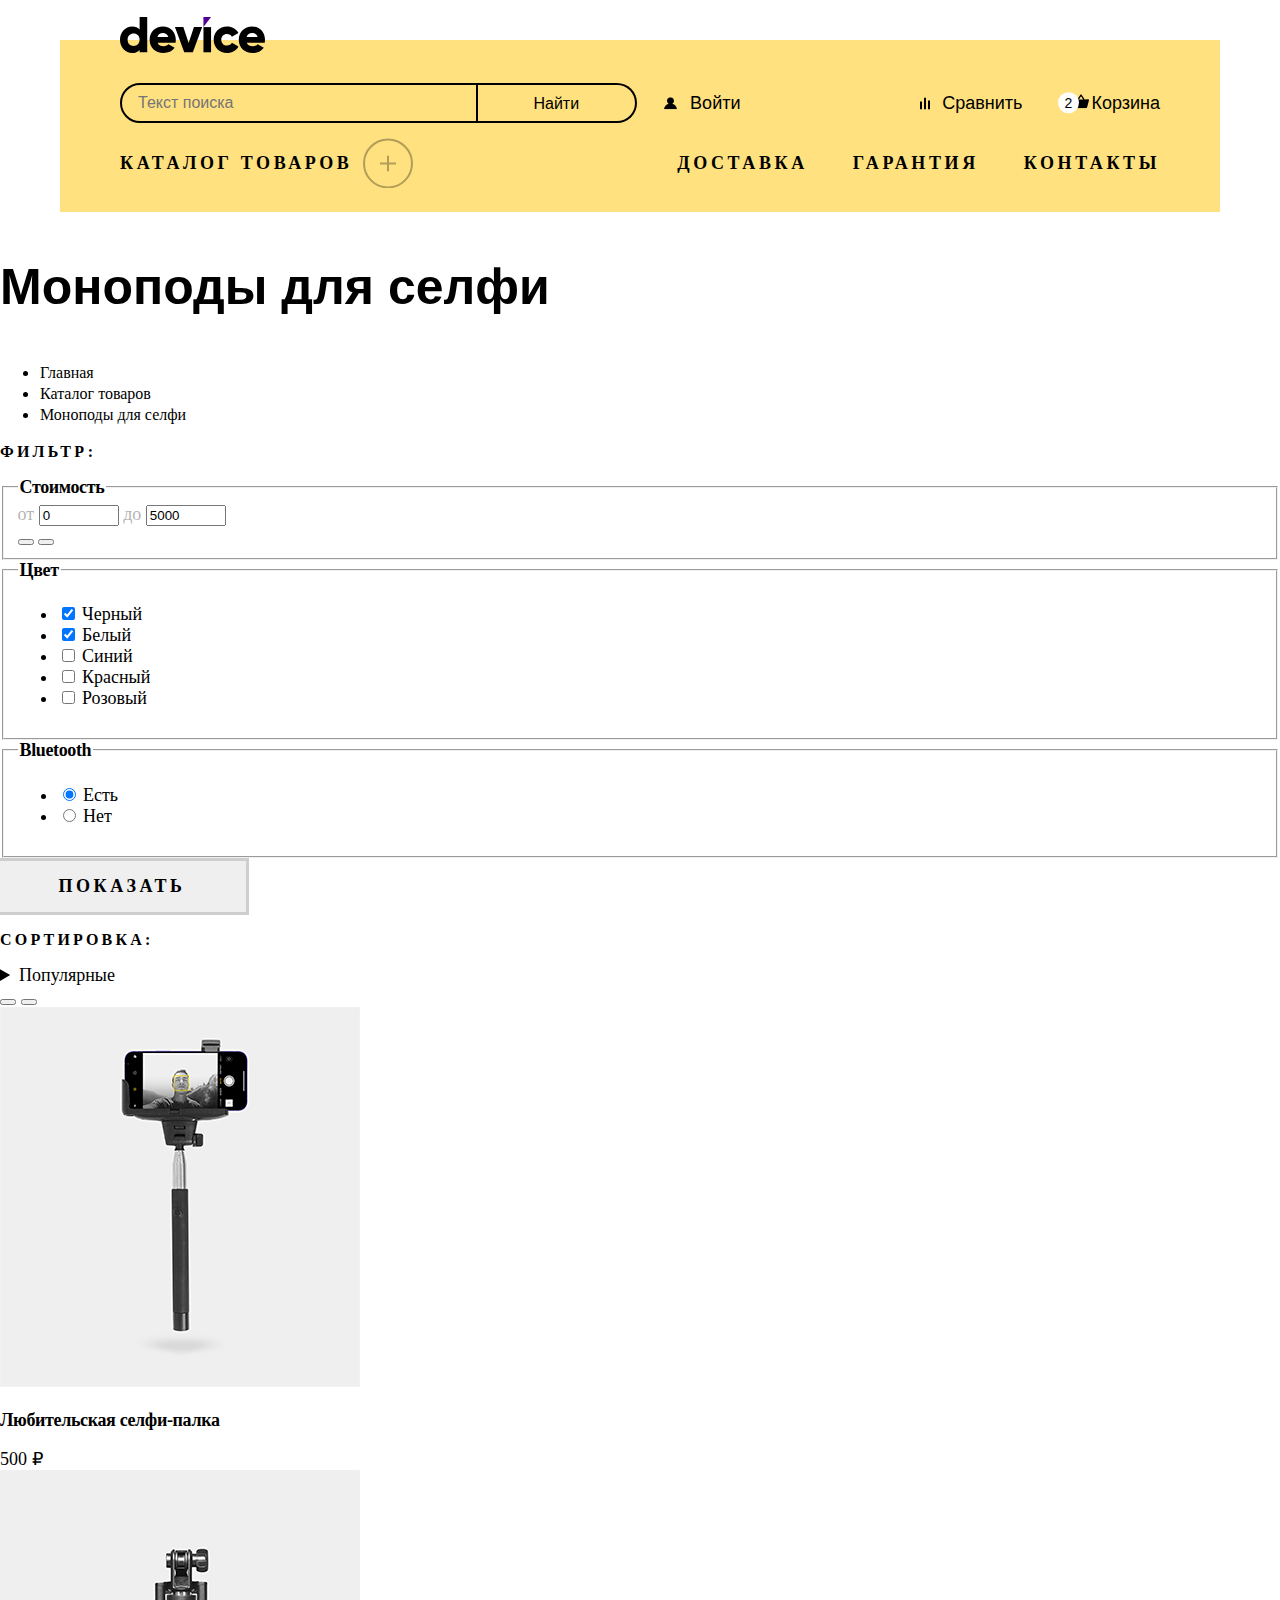
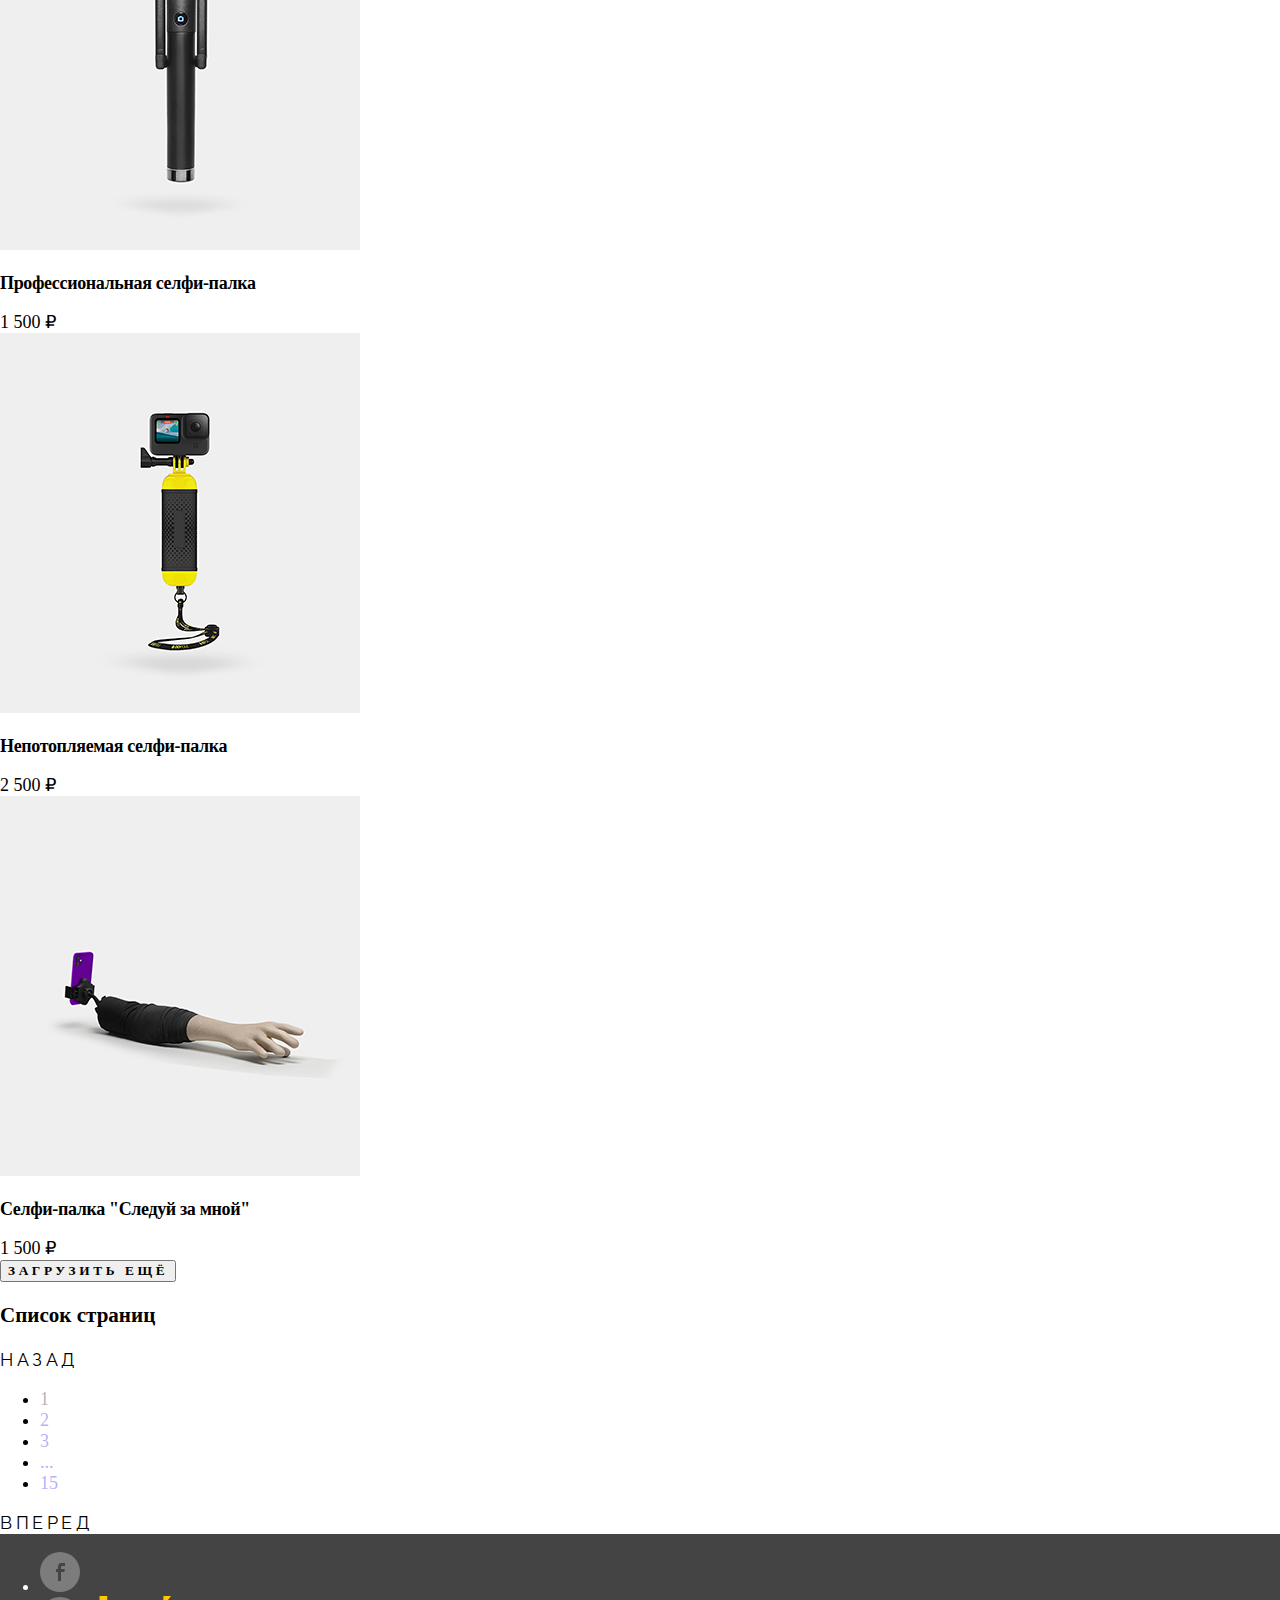
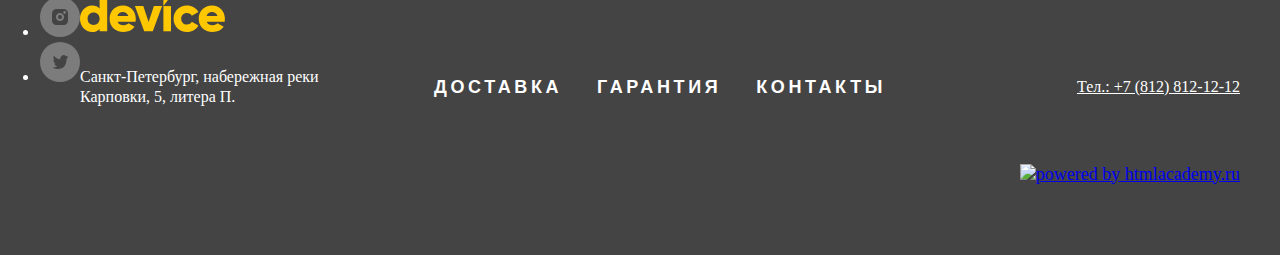
==== commit 754c7447: "header style done" ====
--- a/catalog.html
+++ b/catalog.html
@@ -10,7 +10,7 @@
   <link href="https://fonts.googleapis.com/css2?family=Raleway:wght@800&family=Rubik:wght@400;700&display=swap" rel="stylesheet">
 </head>
 <body class="page-body">
-  <header class="page-header page-wrapper">
+  <header class="page-header catalog page-wrapper">
     <h1 class="visually-hidden">Device</h1>
     <a class="page-link" href="index.html">
       <img src="img/device-icon.svg" width="145" height="36" alt="Девайс" class="site-logo">
@@ -22,22 +22,78 @@
           <button class="search-button">Найти</button>
         </div>
         <div class="login-container">
-          <a class="nav-login" href="#">Коля Петухов</a>
-          <a class="nav-logout" href="#">Выйти</a>
+          <a class="nav-login" href="#">
+            <svg class="login-icon" width="15" height="13" viewBox="0 0 15 13" fill="none" xmlns="http://www.w3.org/2000/svg">
+              <g id="Property 1=login, state=Default" clip-path="url(#clip0_11518_3288)">
+              <path id="Vector" d="M1 12.3569H14C13.8 9.75693 11.9 7.55693 9.3 6.85693C10.3 6.25693 11 5.15693 11 3.85693C11 1.95693 9.4 0.356934 7.5 0.356934C5.6 0.356934 4 1.95693 4 3.85693C4 5.15693 4.7 6.25693 5.7 6.85693C3.1 7.55693 1.2 9.75693 1 12.3569Z" fill="black"/>
+              </g>
+              <defs>
+              <clipPath id="clip0_11518_3288">
+              <rect width="15" height="12" fill="white" transform="translate(0 0.356934)"/>
+              </clipPath>
+              </defs>
+              </svg>
+            <p class="icon-text">Войти</p>
+          </a>
+          <a class="nav-logout visually-hidden" href="#">Выйти</a>
         </div>
         <ul class="nav-menu">
           <li class="nav-item">
-            <a class="nav-link" href="#">Сравнить</a>
+            <a class="nav-link" href="#">
+              <svg class="compare-icon" width="10" height="13" viewBox="0 0 10 13" fill="none" xmlns="http://www.w3.org/2000/svg">
+                <g id="icons" clip-path="url(#clip0_50736_905)">
+                <g id="Vector">
+                <path d="M6 0.388916H4V12.3889H6V0.388916Z" fill="black"/>
+                <path d="M2 4.38892H0V12.3889H2V4.38892Z" fill="black"/>
+                <path d="M10 3.38892H8V12.3889H10V3.38892Z" fill="black"/>
+                </g>
+                </g>
+                <defs>
+                <clipPath id="clip0_50736_905">
+                <rect width="10" height="12" fill="white" transform="translate(0 0.388916)"/>
+                </clipPath>
+                </defs>
+              </svg>
+              <p class="icon-text">Сравнить</p>
+            </a>
           </li>
           <li class="nav-item">
-            <a class="nav-link" href="#">Корзина</a>
+            <a class="nav-link" href="#">
+              <svg class="cart-counter-circle" width="21" height="22" viewBox="0 0 21 22" fill="none" xmlns="http://www.w3.org/2000/svg">
+                <circle id="Ellipse 3" cx="10.5" cy="10.7778" r="10.5" fill="white"/>
+                </svg>
+              <p class="cart-counter">2</p>
+              <svg class="cart-icon" width="16" height="15" viewBox="0 0 16 15" fill="none" xmlns="http://www.w3.org/2000/svg">
+                <g id="Property 1=cart, state=Default" clip-path="url(#clip0_11518_3329)">
+                <path id="Vector" d="M15.3 5.35693L11.8 5.55693L8.6 0.656934C8.5 0.456934 8.2 0.356934 8 0.356934C7.8 0.356934 7.5 0.456934 7.4 0.656934L4.2 5.55693H0.7C0.3 5.55693 0 5.85693 0 6.25693C0 6.35693 0 6.35693 0 6.45693L1.9 13.2569C2.1 13.9569 2.6 14.3569 3.3 14.3569H12.7C13.4 14.3569 13.9 13.9569 14.1 13.2569L16 6.35693C16 6.25693 16 6.25693 16 6.15693C16 5.75693 15.7 5.35693 15.3 5.35693ZM8 2.25693L10.2 5.45693H5.9L8 2.25693Z" fill="black"/>
+                </g>
+                <defs>
+                <clipPath id="clip0_11518_3329">
+                <rect width="16" height="14" fill="white" transform="translate(0 0.356934)"/>
+                </clipPath>
+                </defs>
+                </svg>
+              <p class="icon-text">Корзина</p>
+              </a>
           </li>
         </ul>
     </section>
     <section class="shop-menu">
       <ul class="shop-menu-list">
         <li class="shop-menu-item">
-          <a class="shop-menu-link" href="#">Каталог товаров</a>
+          <a class="shop-menu-link" href="#">Каталог товаров
+            <svg class="catalog-opener" width="50" height="50" viewBox="0 0 50 50" fill="none" xmlns="http://www.w3.org/2000/svg">
+              <circle opacity="0.3" cx="25" cy="25.3889" r="24" stroke="black" stroke-width="2"/>
+              <g opacity="0.3" clip-path="url(#clip0_50794_927)">
+              <path d="M33 24.3889H26V17.3889H24V24.3889H17V26.3889H24V33.3889H26V26.3889H33V24.3889Z" fill="black"/>
+              </g>
+              <defs>
+              <clipPath id="clip0_50794_927">
+              <rect width="16" height="16" fill="white" transform="translate(17 17.3889)"/>
+              </clipPath>
+              </defs>
+              </svg>
+          </a>  
         </li>
         <li class="shop-menu-item">
           <a class="shop-menu-link" href="#">Доставка</a>
--- a/css/styles.css
+++ b/css/styles.css
@@ -57,9 +57,15 @@
     grid-template-columns: 1fr;
     row-gap: 30px;
     padding: 0 60px;
-    background-color: #FFE17F;
-    margin-top: 18px;
+    background-image: linear-gradient(transparent 22.61px, #FFE17F 0px);
+    margin-top: 17.39px;
     background-size: 1160px 300px;
+}
+.page-header.catalog {
+    padding-bottom: 38px;
+}
+.page-link {
+    height: 36px;
 }
 .nav-bar {
     display: flex;
@@ -71,6 +77,7 @@
     height: 40px;
 }
 .search-container {
+    display: flex;
     width: 517px;
     height: 40px;
 }
@@ -84,6 +91,7 @@
     border: 2px solid #000;
     font-family: "Rubik", sans-serif;
     background-color: #FFE17F;
+    font-size: 16px;
 }
 .button {
     font-family: "Raleway", sans-serif;
@@ -94,17 +102,22 @@
     text-align: center;
     width: 220px;
     height: 40px;
+    border: none;
+    background: none;
+    background-image: linear-gradient(transparent 40%, #FFE17F 40% 60%, transparent 60%);
+    cursor: pointer;
 }
 .search-button {
     box-sizing: border-box;
     margin: 0;
-    margin-left: -7px;
     width: 160px;
     height: 40px;
     padding: 10px;
     border-radius: 0 50px 50px 0;
     border: 2px solid #000;
+    border-left: none;
     font-family: "Rubik", sans-serif;
+    font-size: 16px;
     background-color: #FFE17F;
 }
 
@@ -137,12 +150,29 @@
     height: 30px;
 }
 .nav-link {
+    position: relative;
     display: flex;
     align-items: center;
 }
 .icon-text {
     margin: 0;
     margin-left: 12px;
+}
+.cart-counter {
+    position: absolute;
+    left: 6px;
+    margin: 0;
+    font-size: 14px;
+    z-index: 2;
+}
+.cart-counter-circle {
+    z-index: 2;
+}
+.cart-icon {
+    position: absolute;
+    z-index: 1;
+    left: 15px;
+    top: 6px;
 }
 .nav-logout {
     margin-left: 28px;
@@ -157,6 +187,15 @@
     letter-spacing: 3.6px;
     text-transform: uppercase;
 }
+.shop-menu-item {
+    position: relative;
+    display: flex;
+}
+.catalog-opener {
+    position: absolute;
+    left: 243px;
+    top: -15px;
+}
 .shop-menu-list {
     list-style: none;
     margin: 0;
@@ -167,7 +206,6 @@
 }
 .shop-menu-link {
     display: inline-block;
-    padding: 14px 0 15px 0;
     text-decoration: none;
     color: #000000;
 }
@@ -179,6 +217,7 @@
     display: grid;
     grid-template-columns: 1fr 1fr;
     gap: 40px;
+    background-image: linear-gradient(#FFE17F 152px, transparent 0px);
 }
 .slider-picture {
     position: relative;
@@ -206,12 +245,27 @@
     margin-left: auto;
 }
 .slider-description {
-    margin-top: 123px;
+    position: relative;
     display: flex;
     flex-direction: column;
 }
+.slider-number {
+    display: inline-block;
+    position: absolute;
+    top: 31px;
+    right: 49px;
+    margin: 0;
+    padding: 0;
+    color: white;
+    font-size: 180px;
+    font-weight: 700;
+    line-height: 135px;
+    z-index: 1;
+}
 .section-title {
-    margin: 0;
+    padding-top: 123px;
+    margin: 0;
+    z-index: 2;
 }
 .section-description {
     color: #444444;
@@ -225,6 +279,10 @@
     margin-top: 51px;
 }
 .section-indicators {
+    list-style-type: none;
+    display: flex;
+    gap: 20px;
+    align-items: center;
     margin-left: auto;
 }
 .slider-specs {
@@ -297,6 +355,30 @@
     width: 100%;
     height: 391px;
 }
+.advantages-list {
+    list-style: none;
+    margin: 0;
+    padding: 0;
+    align-self: stretch;
+    border-right: 7px solid #000;
+    display: flex;
+    gap: 35px;
+    flex-direction: column;
+    justify-content: center;
+}
+.advantages-item.active{
+    background-color: #000;
+}
+.advantage-button {
+    margin-right: 120px;
+    width: 160px;
+}
+.advantage-button.active {
+    color:#FFE17F;
+    background: none;
+    margin: 0;
+}
+
 .advantages-container {
     grid-row: 1 / -1;
     grid-column: 2 / 3;
@@ -306,6 +388,7 @@
     margin: 0;
     align-items: center;
 }
+
 .bg-stretch {
     grid-row: 2 / 3;
     grid-column: 1 / -1;
@@ -354,16 +437,22 @@
     line-height: 30px;
     width: 910px;
     background-color: #F0F0F0;
+    border: none;
+    cursor: pointer;
 }
 .delivery-button {
     width: 125px;
     height: 100px;
     background-color: #FFE17F;
+    border: none;
+    cursor: pointer;
 }
 .delivery-info-button {
     width: 125px;
     height: 100px;
     background-color: #F0F0F0;
+    border: none;
+    cursor: pointer;
 }
 
 .main-information {
@@ -373,6 +462,11 @@
     margin-top: 70px;
     gap: 108px;
 }
+.info-border {
+    width: 84px;
+    height: 7px;
+    background-color: #000;
+}
 .info-title {
     margin: 0;
     margin-top: 40px;
@@ -393,14 +487,29 @@
     line-height: 30px;
     color: #444444;
 }
-.about-button {
-    width: 270px;
+.info-companies-list {
+    padding: 0;
+    margin: 0;
+    list-style-type: none;
+    display: flex;
+    flex-direction: column;
+    gap: 19px;
 }
 .info-companies-item {
+    display: flex;
+    align-items: center;
     line-height: 20px;
     font-weight: 700;
     letter-spacing: -0.36px;
 }
+.companies-list-text {
+    margin: 0;
+    margin-left: 26px;
+    font-size: 18px;
+    font-weight: 700;
+    line-height: 20px;
+}
+
 .info-hours {
     color: #444444;
 }
@@ -416,6 +525,9 @@
 }
 .info-shop-tel {
     color: #444444;
+}
+.about-button {
+    width: 270px;
 }
 
 .subscribe {
@@ -484,6 +596,9 @@
     text-transform: uppercase;
 }
 .subscribe-free {
+    display: flex;
+    gap: 16px;
+    align-items: center;
     color: #444444;
     margin-left: auto;
 }
@@ -497,7 +612,7 @@
 }
 .page-footer {
     display: grid;
-    grid-template-columns: 1fr 1160px 1fr;
+    grid-template-columns: 1fr 240px 680px 240px 1fr;
     grid-template-rows: 62px 36px 35px 40px 47px 40px 61px;
     background-color: #444444;
     color: #ffffff;
@@ -506,12 +621,13 @@
     grid-row: 2 / 3;
     grid-column: 2 / 3;
 }
-.footer-info {
-    grid-row: 4 / 5;
-    grid-column: 2 / 3;
-    display: flex;
-}
-
+.footer-nav {
+    padding: 0;
+    list-style-type: none;
+    display: flex;
+    align-items: center;
+    gap: 35px;
+}
 .footer-nav-link {
     font-family: "Raleway", sans-serif;
     font-style: normal;
@@ -523,30 +639,46 @@
     color: #ffffff;
 }
 .footer-address {
-    margin: 0;
+    grid-column: 2 / 3;
+    grid-row: 4 / 5;
+    margin: auto auto auto 0;
     width: 240px;
     font-size: 16px;
     line-height: 20px;
 }
 .footer-nav {
-    margin-left: auto;
+    grid-column: 3 / 4;
+    grid-row: 4 / 5;
+    margin: 0 auto;
 }
 .contacts-tel {
-    margin-left: auto;
+    grid-column: 4 / 5;
+    grid-row: 4 / 5;
+    margin: auto 0 auto auto;
     font-size: 16px;
     color: #ffffff;
 }
-.footer-socials {
+.footer-frame {
+    grid-column: 2 / 3;
     grid-row: 6 / 7;
-    grid-column: 2 / 3;
-    display: flex;
+    margin: auto auto auto 0;
+    width: 80px;
+    height: 7px;
+    background-color: #FFC700;
 }
 .footer-socials-list {
-    transform: rotate(90deg);
-    margin-left: auto;
+    grid-column: 3 / 4;
+    grid-row: 6 / 7;
+    margin: auto;
+    padding: 0;
+    list-style-type: none;
+    display: flex;
+    gap: 15px;
 }
 .html-academy {
-    margin-left: auto;
+    margin: auto 0 auto auto;
+    grid-column: 4 / 5;
+    grid-row: 6 / 7;
 }
 
 
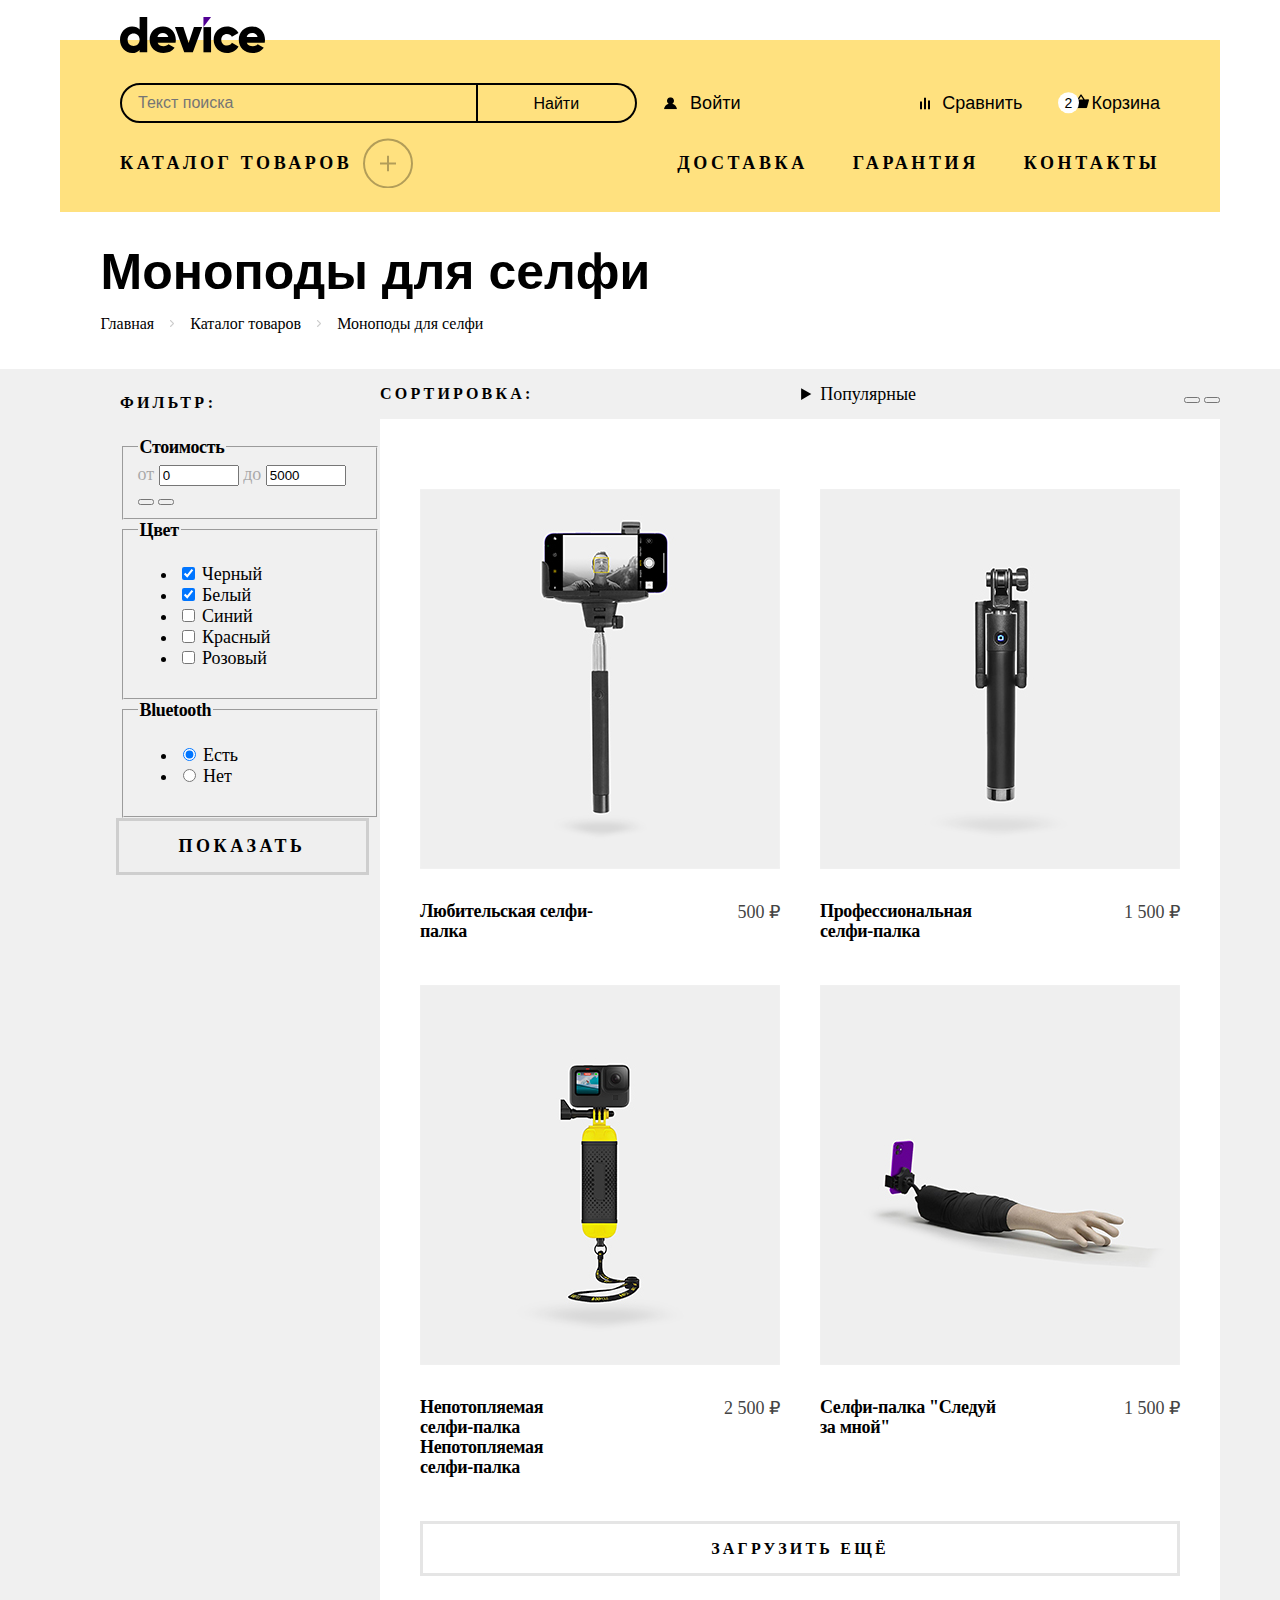
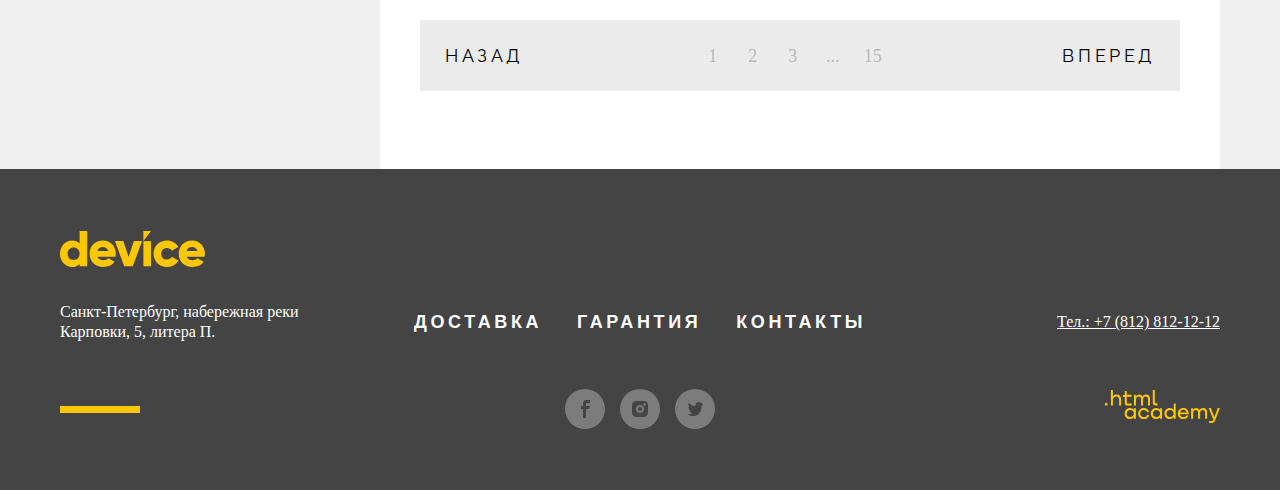
==== commit 708c84d5: "catalog grids done, minor css fixes" ====
--- a/catalog.html
+++ b/catalog.html
@@ -110,218 +110,272 @@
 
   <main class="catalog-main">
     <h2 class="visually-hidden">Каталог товаров</h2>
-    <p class="breadcrumbs-title">Моноподы для селфи</p>
-    <ul class="breadcrumbs">
-      <li class="breadcrumbs-item">
-        <a href="index.html" class="breadcrumbs-link">Главная</a>
-      </li>
-      <li class="breadcrumbs-item">
-        <a href="#" class="breadcrumbs-link">Каталог товаров</a>
-      </li>
-      <li class="breadcrumbs-item">
-        <a href="#" class="breadcrumbs-link">Моноподы для селфи</a>
+    <div class="breadcrumbs">
+      <p class="breadcrumbs-title">Моноподы для селфи</p>
+      <ul class="breadcrumbs-list">
+        <li class="breadcrumbs-item">
+          <a href="index.html" class="breadcrumbs-link">Главная</a>
+        </li>
+        <li class="breadcrumbs-arrow">
+          <svg width="4" height="7" viewBox="0 0 4 7" fill="none" xmlns="http://www.w3.org/2000/svg">
+            <g id="Frame" opacity="0.2" clip-path="url(#clip0_50821_711)">
+            <path id="Vector" d="M3.79999 3.09995L0.799994 0.0999512C0.599994 -0.100049 0.299994 -0.100049 0.0999939 0.0999512C-6.10203e-06 0.299951 -6.10203e-06 0.699951 0.0999939 0.899951L2.69999 3.49995L0.0999939 6.09995C-6.10203e-06 6.29995 -6.10203e-06 6.59995 0.0999939 6.79995C0.199994 6.89995 0.399994 6.99995 0.499994 6.99995C0.599994 6.99995 0.799994 6.89995 0.899994 6.89995L3.89999 3.89995C3.89999 3.79995 3.99999 3.59995 3.99999 3.49995C3.99999 3.39995 3.89999 3.19995 3.79999 3.09995Z" fill="black"/>
+            </g>
+            <defs>
+            <clipPath id="clip0_50821_711">
+            <rect width="4" height="7" fill="white"/>
+            </clipPath>
+            </defs>
+            </svg>
+        </li>
+        <li class="breadcrumbs-item">
+          <a href="#" class="breadcrumbs-link">Каталог товаров</a>
+        </li>
+        <li class="breadcrumbs-arrow">
+          <svg width="4" height="7" viewBox="0 0 4 7" fill="none" xmlns="http://www.w3.org/2000/svg">
+            <g id="Frame" opacity="0.2" clip-path="url(#clip0_50821_711)">
+            <path id="Vector" d="M3.79999 3.09995L0.799994 0.0999512C0.599994 -0.100049 0.299994 -0.100049 0.0999939 0.0999512C-6.10203e-06 0.299951 -6.10203e-06 0.699951 0.0999939 0.899951L2.69999 3.49995L0.0999939 6.09995C-6.10203e-06 6.29995 -6.10203e-06 6.59995 0.0999939 6.79995C0.199994 6.89995 0.399994 6.99995 0.499994 6.99995C0.599994 6.99995 0.799994 6.89995 0.899994 6.89995L3.89999 3.89995C3.89999 3.79995 3.99999 3.59995 3.99999 3.49995C3.99999 3.39995 3.89999 3.19995 3.79999 3.09995Z" fill="black"/>
+            </g>
+            <defs>
+            <clipPath id="clip0_50821_711">
+            <rect width="4" height="7" fill="white"/>
+            </clipPath>
+            </defs>
+            </svg>
+        </li>
+        <li class="breadcrumbs-item">
+          <a href="#" class="breadcrumbs-link">Моноподы для селфи</a>
+        </li>
+      </ul>
+    </div>
+    <div class="wrapper">
+      <section class="filter">
+        <h2 class="visually-hidden">Фильтр списка товаров</h2>
+        <p class="filter-legend">Фильтр:</p>
+        <form class="filter-form" action="https://echo.htmlacademy.ru/" method="get">
+          
+          <fieldset class="filter-fieldset">
+            <legend class="filter-title">Стоимость</legend>
+            <div class="range">
+              <label class="range-field">
+                <span class="range-title">от</span>
+                <input class="range-input" type="number" name="price-from" value="0" min="0" max="10000" step="100">
+              </label>
+
+              <label class="range-field">
+                <span class="range-title">до</span>
+                <input class="range-input" type="number" name="price-to" value="5000" min="0" max="10000" step="100">
+              </label>
+
+              <div class="range-slider slider">
+                <div class="slider-bar">
+                  <button class="slider-thumb" type="button">
+                    <span class="visually-hidden">Ручка минимальной цены</span>
+                  </button>
+                  <button class="slider-thumb" type="button">
+                    <span class="visually-hidden">Ручка максимальной цены</span>
+                  </button>
+                </div>
+              </div>
+            </div>
+          </fieldset>
+
+          <fieldset class="filter-fieldset">
+            <legend class="filter-title">Цвет</legend>
+
+            <ul class="filter-list">
+              <li class="filter-item">
+                <label class="control">
+                  <input class="control-input" type="checkbox" name="color" value="black" checked>
+                  <span class="control-lead">Черный</span>
+                </label>
+              </li>
+              <li class="filter-item">
+                <label class="control">
+                  <input class="control-input" type="checkbox" name="color" value="white" checked>
+                  <span class="control-lead">Белый</span>
+                </label>
+              </li>
+              <li class="filter-item">
+                <label class="control">
+                  <input class="control-input" type="checkbox" name="color" value="blue">
+                  <span class="control-lead">Синий</span>
+                </label>
+              </li>
+              <li class="filter-item">
+                <label class="control">
+                  <input class="control-input" type="checkbox" name="color" value="red">
+                  <span class="control-lead">Красный</span>
+                </label>
+              </li>
+              <li class="filter-item">
+                <label class="control">
+                  <input class="control-input" type="checkbox" name="color" value="pink">
+                  <span class="control-lead">Розовый</span>
+                </label>
+              </li>
+            </ul>
+          </fieldset>
+
+          <fieldset class="filter-fieldset">
+            <legend class="filter-title">Bluetooth</legend>
+
+            <ul class="filter-list">
+              <li class="filter-item">
+                <label class="control">
+                  <input class="control-input" type="radio" name="bluetooth" value="yes" checked>
+                  <span class="control-lead">Есть</span>
+                </label>
+              </li>
+              <li class="filter-item">
+                <label class="control">
+                  <input class="control-input" type="radio" name="bluetooth" value="no">
+                  <span class="control-lead">Нет</span>
+                </label>
+              </li>
+            </ul>
+          </fieldset>
+          <button class="submit-button" type="submit">Показать</button>
+        </form>
+      </section>
+
+      <section class="catalog">
+        <h2 class="visually-hidden">Сортировка и отображение</h3>
+        <div class="catalog-sort">
+          <p class="catalog-sort-title">Сортировка:</p>
+          <details class="select">
+            <summary class="select-button">Популярные</summary>
+            <ul class="select-menu">
+              <li class="select-item select-item-active">
+                <a class="select-option" href="#">Популярные</a>
+              </li>
+              <li class="select-item">
+                <a class="select-option" href="#">Цена</a>
+              </li>
+              <li class="select-item">
+                <a class="select-option" href="#">Дата выпуска</a>
+              </li>
+            </ul>
+          </details>
+          <div class="catalog-sort-order">
+            <button class="sort-up">
+              <p class="visually-hidden">В обратном порядке</p>
+            </button>
+            <button class="sort-down">
+              <p class="visually-hidden">В прямом порядке</p>
+            </button>
+          </div>
+        </div>
+        <h2 class="visually-hidden">Список товаров</h2>
+        <div class="catalog-container">
+          <div class="catalog-card">
+            <img class="card-img" src="img/product-1.png" width="360" height="380" alt="">
+            <div class="card-text">
+              <p class="card-name">Любительская селфи-палка</p>
+              <p class="card-price">500 ₽</p>
+            </div>
+          </div>
+          <div class="catalog-card">
+            <img class="card-img" src="img/product-2.png" width="360" height="380" alt="">
+            <div class="card-text">
+              <p class="card-name">Профессиональная селфи-палка</p>
+              <p class="card-price">1 500 ₽</p>
+            </div>
+          </div>
+          <div class="catalog-card">
+            <img class="card-img" src="img/product-3.png" width="360" height="380" alt="">
+            <div class="card-text">
+              <p class="card-name">Непотопляемая селфи-палка Непотопляемая селфи-палка</p>
+              <p class="card-price">2 500 ₽</p>
+            </div>
+          </div>
+          <div class="catalog-card">
+            <img class="card-img" src="img/product-4.png" width="360" height="380" alt="">
+            <div class="card-text">
+              <p class="card-name">Селфи-палка "Следуй за мной"</p>
+              <p class="card-price">1 500 ₽</p>
+            </div>
+          </div>
+          <button class="expand-button">Загрузить ещё</button>
+          <div class="pagination">
+            <h3 class="visually-hidden">Список страниц</h3>
+            <a href="#" class="pagination-prev">Назад</a>
+            <ul class="pagination-list">
+              <li class="pagination-item pagination-item-active">
+                <a class="pagination-link">1</a>
+              </li>
+              <li class="pagination-item">
+                <a class="pagination-link" href="#">2</a>
+              </li>
+              <li class="pagination-item">
+                <a class="pagination-link" href="#">3</a>
+              </li>
+              <li class="pagination-item">
+                <a class="pagination-link" href="#">...</a>
+              </li>
+              <li class="pagination-item">
+                <a class="pagination-link" href="#">15</a>
+              </li>
+            </ul>
+            <a href="#" class="pagination-next">Вперед</a>
+          </div>
+        </div>
+      </section>
+    </div>
+  </main>
+
+  <footer class="page-footer">
+    <img src="img/footer-icon.svg" class="footer-logo" alt="Логотип Device" width="145" height="36">
+    <p class="footer-address">Санкт-Петербург, набережная реки Карповки, 5, литера П.</p>
+    <ul class="footer-nav">
+      <li class="footer-nav-item">
+        <a href="#" class="footer-nav-link">Доставка</a>
+      </li>
+      <li class="footer-nav-item">
+        <a href="#" class="footer-nav-link">Гарантия</a>
+      </li>
+      <li class="footer-nav-item">
+        <a href="#" class="footer-nav-link">Контакты</a>
       </li>
     </ul>
-
-    <section class="filter">
-      <h2 class="visually-hidden">Фильтр списка товаров</h2>
-      <p class="filter-legend">Фильтр:</p>
-      <form class="filter-form" action="https://echo.htmlacademy.ru/" method="get">
-        
-        <fieldset class="filter-fieldset">
-          <legend class="filter-title">Стоимость</legend>
-          <div class="range">
-            <label class="range-field">
-              <span class="range-title">от</span>
-              <input class="range-input" type="number" name="price-from" value="0" min="0" max="10000" step="100">
-            </label>
-
-            <label class="range-field">
-              <span class="range-title">до</span>
-              <input class="range-input" type="number" name="price-to" value="5000" min="0" max="10000" step="100">
-            </label>
-
-            <div class="range-slider slider">
-              <div class="slider-bar">
-                <button class="slider-thumb" type="button">
-                  <span class="visually-hidden">Ручка минимальной цены</span>
-                </button>
-                <button class="slider-thumb" type="button">
-                  <span class="visually-hidden">Ручка максимальной цены</span>
-                </button>
-              </div>
-            </div>
-          </div>
-        </fieldset>
-
-        <fieldset class="filter-fieldset">
-          <legend class="filter-title">Цвет</legend>
-
-          <ul class="filter-list">
-            <li class="filter-item">
-              <label class="control">
-                <input class="control-input" type="checkbox" name="color" value="black" checked>
-                <span class="control-lead">Черный</span>
-              </label>
-            </li>
-            <li class="filter-item">
-              <label class="control">
-                <input class="control-input" type="checkbox" name="color" value="white" checked>
-                <span class="control-lead">Белый</span>
-              </label>
-            </li>
-            <li class="filter-item">
-              <label class="control">
-                <input class="control-input" type="checkbox" name="color" value="blue">
-                <span class="control-lead">Синий</span>
-              </label>
-            </li>
-            <li class="filter-item">
-              <label class="control">
-                <input class="control-input" type="checkbox" name="color" value="red">
-                <span class="control-lead">Красный</span>
-              </label>
-            </li>
-            <li class="filter-item">
-              <label class="control">
-                <input class="control-input" type="checkbox" name="color" value="pink">
-                <span class="control-lead">Розовый</span>
-              </label>
-            </li>
-          </ul>
-        </fieldset>
-
-        <fieldset class="filter-fieldset">
-          <legend class="filter-title">Bluetooth</legend>
-
-          <ul class="filter-list">
-            <li class="filter-item">
-              <label class="control">
-                <input class="control-input" type="radio" name="bluetooth" value="yes" checked>
-                <span class="control-lead">Есть</span>
-              </label>
-            </li>
-            <li class="filter-item">
-              <label class="control">
-                <input class="control-input" type="radio" name="bluetooth" value="no">
-                <span class="control-lead">Нет</span>
-              </label>
-            </li>
-          </ul>
-        </fieldset>
-        <button class="submit-button" type="submit">Показать</button>
-      </form>
-    </section>
-
-    <section class="catalog">
-      <h2 class="visually-hidden">Сортировка и отображение</h3>
-      <div>
-        <p class="catalog-sort-title">Сортировка:</p>
-        <details class="select">
-          <summary class="select-button">Популярные</summary>
-          <ul class="select-menu">
-            <li class="select-item select-item-active">
-              <a class="select-option" href="#">Популярные</a>
-            </li>
-            <li class="select-item">
-              <a class="select-option" href="#">Цена</a>
-            </li>
-            <li class="select-item">
-              <a class="select-option" href="#">Дата выпуска</a>
-            </li>
-          </ul>
-        </details>
-        <div class="catalog-sort-order">
-          <button class="sort-up">
-            <p class="visually-hidden">В обратном порядке</p>
-          </button>
-          <button class="sort-down">
-            <p class="visually-hidden">В прямом порядке</p>
-          </button>
-        </div>
-      </div>
-      <h2 class="visually-hidden">Список товаров</h2>
-      <div class="catalog-container">
-        <div class="catalog-card">
-          <img class="card-img" src="img/product-1.png" width="360" height="380" alt="">
-          <p class="card-name">Любительская селфи-палка</p>
-          <span class="card-price">500 ₽</span>
-        </div>
-        <div class="catalog-card">
-          <img class="card-img" src="img/product-2.png" width="360" height="380" alt="">
-          <p class="card-name">Профессиональная селфи-палка</p>
-          <span class="card-price">1 500 ₽</span>
-        </div>
-        <div class="catalog-card">
-          <img class="card-img" src="img/product-3.png" width="360" height="380" alt="">
-          <p class="card-name">Непотопляемая селфи-палка</p>
-          <span class="card-price">2 500 ₽</span>
-        </div>
-        <div class="catalog-card">
-          <img class="card-img" src="img/product-4.png" width="360" height="380" alt="">
-          <p class="card-name">Селфи-палка "Следуй за мной"</p>
-          <span class="card-price">1 500 ₽</span>
-        </div>
-        <button class="expand-button">Загрузить ещё</button>
-        <div class="pagination">
-          <h3>Список страниц</h3>
-          <a href="#" class="pagination-prev">Назад</a>
-          <ul class="pagination-list">
-            <li class="pagination-item pagination-item-active">
-              <a class="pagination-link">1</a>
-            </li>
-            <li class="pagination-item">
-              <a class="pagination-link" href="#">2</a>
-            </li>
-            <li class="pagination-item">
-              <a class="pagination-link" href="#">3</a>
-            </li>
-            <li class="pagination-item">
-              <a class="pagination-link" href="#">...</a>
-            </li>
-            <li class="pagination-item">
-              <a class="pagination-link" href="#">15</a>
-            </li>
-          </ul>
-          <a href="#" class="pagination-next">Вперед</a>
-        </div>
-      </div>
-    </section>
-
-    <footer class="page-footer">
-      <img src="img/footer-icon.svg" class="footer-logo" alt="Логотип Device" width="145" height="36">
-      <p class="footer-address">Санкт-Петербург, набережная реки Карповки, 5, литера П.</p>
-      <ul class="footer-nav">
-        <li class="footer-nav-item">
-          <a href="#" class="footer-nav-link">Доставка</a>
-        </li>
-        <li class="footer-nav-item">
-          <a href="#" class="footer-nav-link">Гарантия</a>
-        </li>
-        <li class="footer-nav-item">
-          <a href="#" class="footer-nav-link">Контакты</a>
-        </li>
-      </ul>
-      <ul class="footer-socials">
-        <li class="footer-social-items">
-          <a href="#" class="footer-social-fb">
-            <img src="img/fb-icon.svg" width="40" height="40" alt="Facebook">
-          </a>
-        </li>
-        <li class="footer-social-items">
-          <a href="#" class="footer-social-in">
-            <img src="img/inst-icon.svg" width="40" height="40" alt="Instagram">
-          </a>
-        </li>
-        <li class="footer-social-items">
-          <a href="#" class="footer-social-tw">
-            <img src="img/tw-icon.svg" width="40" height="40" alt="Twitter">
-          </a>
-        </li>
-      </ul>
-      <a href="tel:+78128121212" class="contacts-tel">Тел.: +7 (812) 812-12-12</a>
-      <a href="https://htmlacademy.ru" class="html-academy"><img src="" class="html-academy-logo" alt="powered by htmlacademy.ru"></a>
-    </footer>
-  </main>
+    <a href="tel:+78128121212" class="contacts-tel">Тел.: +7 (812) 812-12-12</a>
+    <div class="footer-frame"></div>
+    <ul class="footer-socials-list">
+      <li class="footer-social-item">
+        <a href="#" class="footer-social-link">
+          <svg width="40" height="40" viewBox="0 0 40 40" fill="none" xmlns="http://www.w3.org/2000/svg">
+            <g id="Frame">
+            <circle id="Ellipse" cx="20" cy="20" r="20" fill="white" fill-opacity="0.3"/>
+            <path id="Vector" d="M22.5 14H25V11H21.6C18.8 11 18 12.7 18 15.2V17H16V20H18V29H21V20H24.3L24.9 17H21V15.5C21 14.7 21.3 14 22.5 14Z" fill="#444444"/>
+            </g>
+            </svg>
+        </a>
+      </li>
+      <li class="footer-social-item">
+        <a href="#" class="footer-social-link">
+          <svg width="40" height="40" viewBox="0 0 40 40" fill="none" xmlns="http://www.w3.org/2000/svg">
+            <g id="Frame">
+            <circle id="Ellipse" cx="20" cy="20" r="20" fill="white" fill-opacity="0.3"/>
+            <g id="Vector">
+            <path d="M20 22C21.1046 22 22 21.1046 22 20C22 18.8954 21.1046 18 20 18C18.8954 18 18 18.8954 18 20C18 21.1046 18.8954 22 20 22Z" fill="#444444"/>
+            <path d="M26.7 13.3C25.8 12.4 24.7 12 23.3 12H16.7C13.9 12 12 13.9 12 16.7V23.3C12 24.7 12.4 25.9 13.4 26.7C14.3 27.6 15.4 28 16.7 28H23.3C24.7 28 25.9 27.6 26.7 26.7C27.5 25.8 28 24.7 28 23.3V16.7C28 15.3 27.6 14.1 26.7 13.3ZM20 24.1C17.8 24.1 15.9 22.3 15.9 20C15.9 17.7 17.8 15.9 20 15.9C22.2 15.9 24.1 17.7 24.1 20C24.1 22.3 22.2 24.1 20 24.1ZM24.6 16.7C23.9 16.7 23.3 16.2 23.3 15.4C23.3 14.6 23.8 14.1 24.6 14.1C25.3 14.1 25.9 14.7 25.9 15.4C25.9 16.1 25.3 16.7 24.6 16.7Z" fill="#444444"/>
+            </g>
+            </g>
+            </svg>
+        </a>
+      </li>
+      <li class="footer-social-item">
+        <a href="#" class="footer-social-link">
+          <svg width="40" height="40" viewBox="0 0 40 40" fill="none" xmlns="http://www.w3.org/2000/svg">
+            <g id="Frame">
+            <circle id="Ellipse" cx="20" cy="20" r="20" fill="white" fill-opacity="0.3"/>
+            <path id="Vector" d="M22.7 13.1551C24.2 12.6551 25.3 13.4551 25.9 14.2551C26.4 14.0551 27 13.8551 27.6 13.6551C27.6 14.4551 27.1 15.0551 26.8 15.2551C27.5 15.4551 28 14.8551 28 14.8551C27.9 15.7551 27.1 16.5551 26.6 16.7551C26.4 23.0551 23.8 27.1551 17.7 27.0551C17.2 27.0551 17.8 27.0551 17.3 27.0551C17 27.0551 13.6 26.6551 13 25.2551C15 25.4551 16.4 24.8551 17.1 24.1551C16.3 23.8551 14.7 23.7551 14.5 21.3551C14.8 21.5551 15 21.6551 15.6 21.5551C14.5 20.7551 13.3 20.0551 13.4 18.0551C13.7 18.3551 14.3 18.5551 14.6 18.4551C14 18.2551 12.8 15.3551 13.8 13.8551C15.4 15.5551 17.1 17.2551 20.1 17.3551C20.3 15.2551 21.1 13.8551 22.7 13.1551Z" fill="#444444"/>
+            </g>
+            </svg>              
+        </a>
+      </li>
+    </ul>
+    <a href="https://htmlacademy.ru" class="html-academy"><img src="img/academy-logo.svg" class="html-academy-logo" alt="powered by htmlacademy.ru"></a>
+  </footer>
 </body>
 </html>--- a/css/styles.css
+++ b/css/styles.css
@@ -192,9 +192,15 @@
     display: flex;
 }
 .catalog-opener {
+    cursor: pointer;
+    box-sizing: border-box;
+    padding: 0;
+    height: 50px;
     position: absolute;
     left: 243px;
     top: -15px;
+    border: none;
+    background: none;
 }
 .shop-menu-list {
     list-style: none;
@@ -320,8 +326,7 @@
 }
 
 .section-title,
-.subscribe-title,
-.breadcrumbs-title {
+.subscribe-title {
     font-family: "Raleway", sans-serif;
     font-weight: 800;
     font-size: 50px;
@@ -602,14 +607,6 @@
     color: #444444;
     margin-left: auto;
 }
-.expand-button {
-    text-align: center;
-    font-family: "Raleway";
-    font-weight: 800;
-    line-height: normal;
-    letter-spacing: 3.6px;
-    text-transform: uppercase;
-}
 .page-footer {
     display: grid;
     grid-template-columns: 1fr 240px 680px 240px 1fr;
@@ -681,12 +678,66 @@
     grid-row: 6 / 7;
 }
 
-
+.breadcrumbs {
+    display: flex;
+    flex-direction: column;
+    gap: 16px;
+    width: 1079px;
+    margin: 35px auto 0;
+}
+.breadcrumbs-list {
+    margin: 0;
+    padding: 0;
+    list-style-type: none;
+    display: flex;
+    gap: 16px;
+    align-items: center;
+}
+.breadcrumbs-arrow {
+    display: flex;
+    align-items: center;
+}
+.breadcrumbs-title {
+    font-family: "Raleway", sans-serif;
+    font-weight: 800;
+    font-size: 50px;
+    line-height: 50px;
+    margin: 0;
+}
 .breadcrumbs-link {
     text-decoration: none;
     color: #000000;
-}
-.filter-legend,
+    font-size: 16px;
+}
+.wrapper {
+    margin-top: 35px;
+    background-color: #f0f0f0;
+    display: grid;
+    grid-template-columns: 1fr 320px 840px 1fr;
+}
+.filter {
+    grid-column: 2 / 3;
+    display: flex;
+    flex-direction: column;
+    padding-left: 60px;
+}
+.filter-legend {
+    padding: 25px 0;
+    margin: 0;
+    font-family: "Raleway";
+    font-size: 16px;
+    font-weight: 800;
+    text-transform: uppercase;
+    letter-spacing: 3.2px;
+}
+.catalog {
+    grid-column: 3 / 4;
+}
+.catalog-sort {
+    display: flex;
+    justify-content: space-between;
+    align-items: center;
+}
 .catalog-sort-title {
     font-family: "Raleway";
     font-size: 16px;
@@ -694,32 +745,94 @@
     text-transform: uppercase;
     letter-spacing: 3.2px;
 }
-.breadcrumbs-link {
-    font-size: 16px;
+.catalog-container {
+    width: 840px;
+    box-sizing: border-box;
+    padding: 70px 40px 0 40px;
+    display: inline-flex;
+    flex-wrap: wrap;
+    justify-content: space-between;
+    row-gap: 44px;
+    background-color: #ffffff;
+}
+.catalog-card {
+    display: flex;
+    flex-direction: column;
+    gap: 32px;
+}
+.card-text {
+    width: 360px;
+    display: flex;
+    justify-content: space-between;
+}
+.card-name {
+    max-width: 50%;
+    margin: 0;
+    font-weight: 700;
+    line-height: 20px;
+    letter-spacing: -0.36px;
+}
+.card-price {
+    margin: 0;
+    color: #444444;
 }
 .filter-title {
     font-weight: 700;
     line-height: 20px;
     letter-spacing: -0.36px;
 }
-.range-title {
-    opacity: 0.3;
-}
-.card-name {
-    font-weight: 700;
-    line-height: 20px;
-    letter-spacing: -0.36px;
+.expand-button {
+    box-sizing: border-box;
+    width: 100%;
+    padding: 18px 39px;
+    font-size: 16px;
+    text-align: center;
+    font-family: "Raleway";
+    font-weight: 800;
+    line-height: 13px;
+    letter-spacing: 3.2px;
+    text-transform: uppercase;
+    background-color: #ffffff;
+    border: 3px #E5E5E5 solid;
+}
+.pagination {
+    width: 100%;
+    display: flex;
+    justify-content: space-between;
+    background-color: #ebebeb;
+    margin-bottom: 78px;
 }
 .pagination-prev,
 .pagination-next {
+    padding: 25px;
+    text-align: center;
+    display: inline-block;
     font-family: "Raleway", sans-serif;
     color: #000000;
     text-decoration: none;
     letter-spacing: 3.6px;
     text-transform: uppercase;
 }
+.pagination-list {
+    padding: 0;
+    margin: 0;
+    list-style: none;
+    display: flex;
+    align-items: center;
+}
+.pagination-item {
+    width: 40px;
+    height: 40px;
+    display: flex;
+    justify-content: center;
+    align-items: center;
+}
 .pagination-link {
     opacity: 0.3;
+    color: #444444;
     line-height: 20px;
     text-decoration: none;
+}
+.range-title {
+    opacity: 0.3;
 }